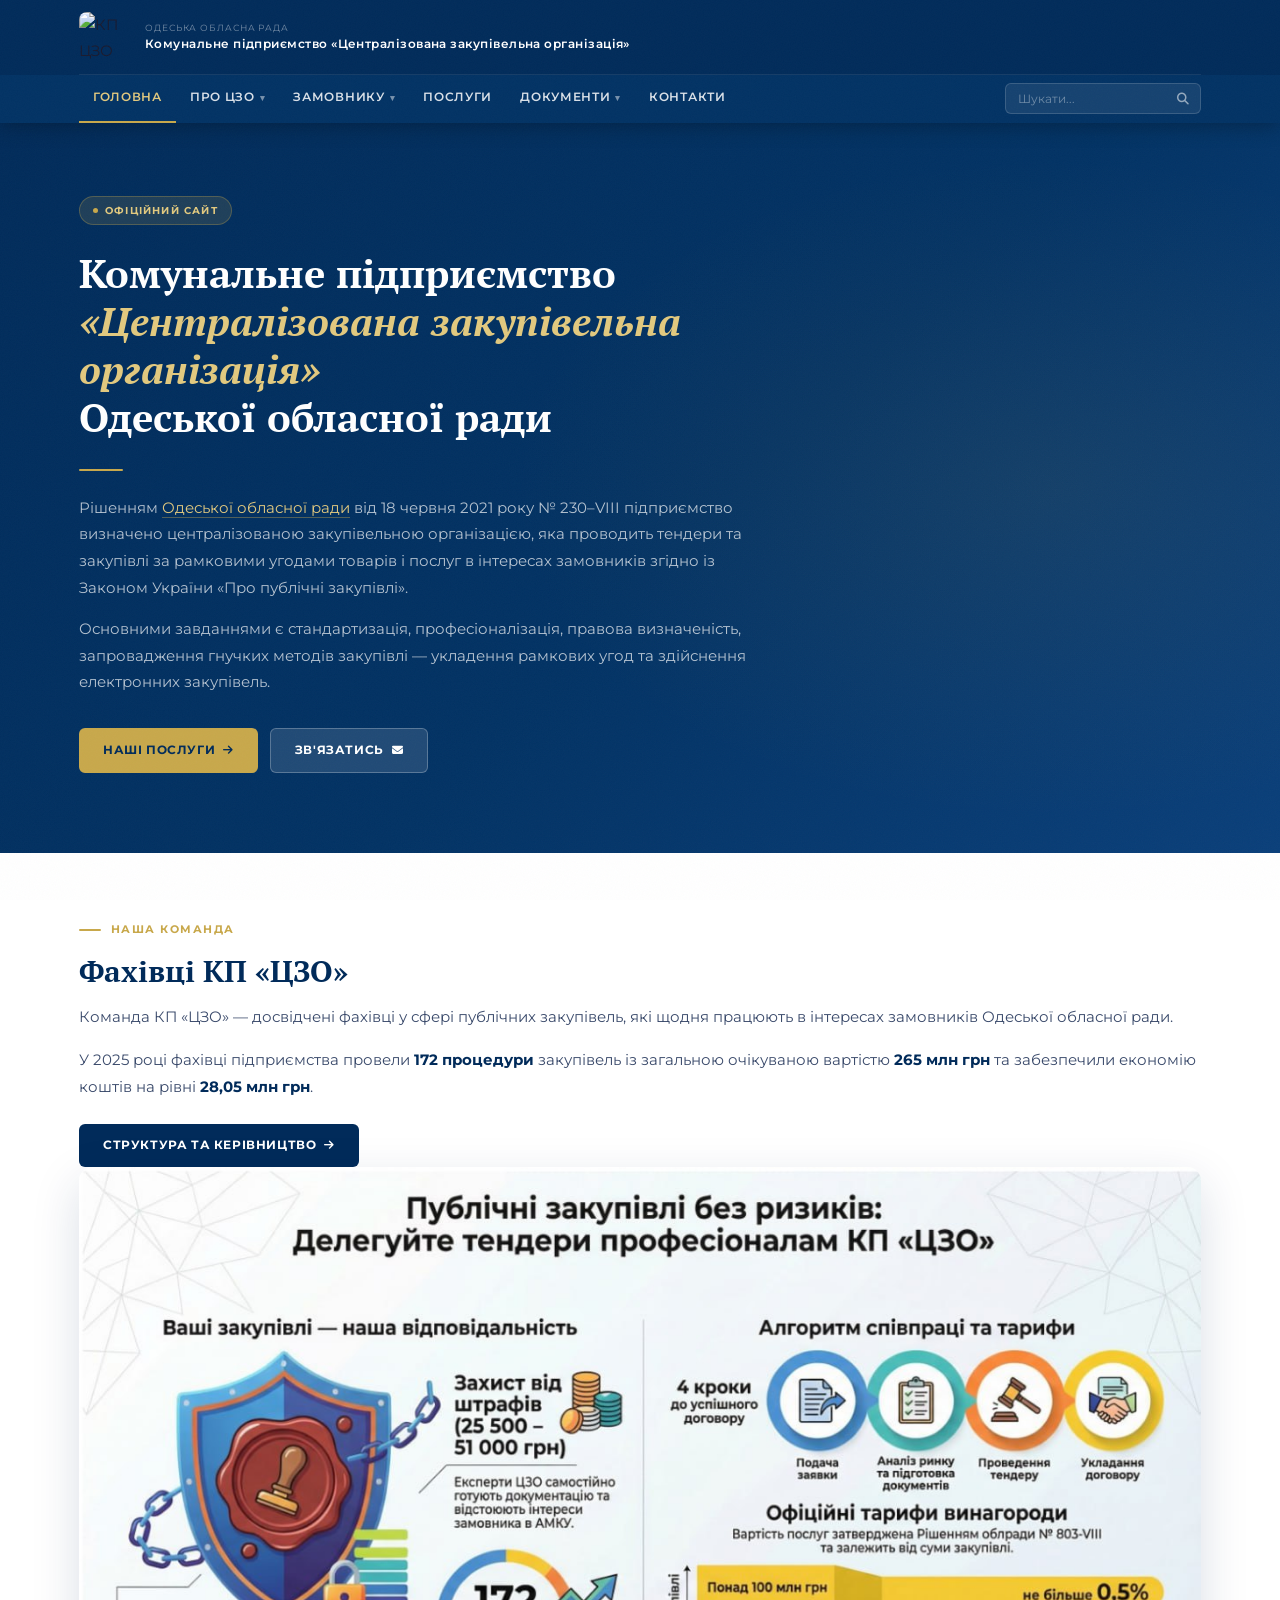
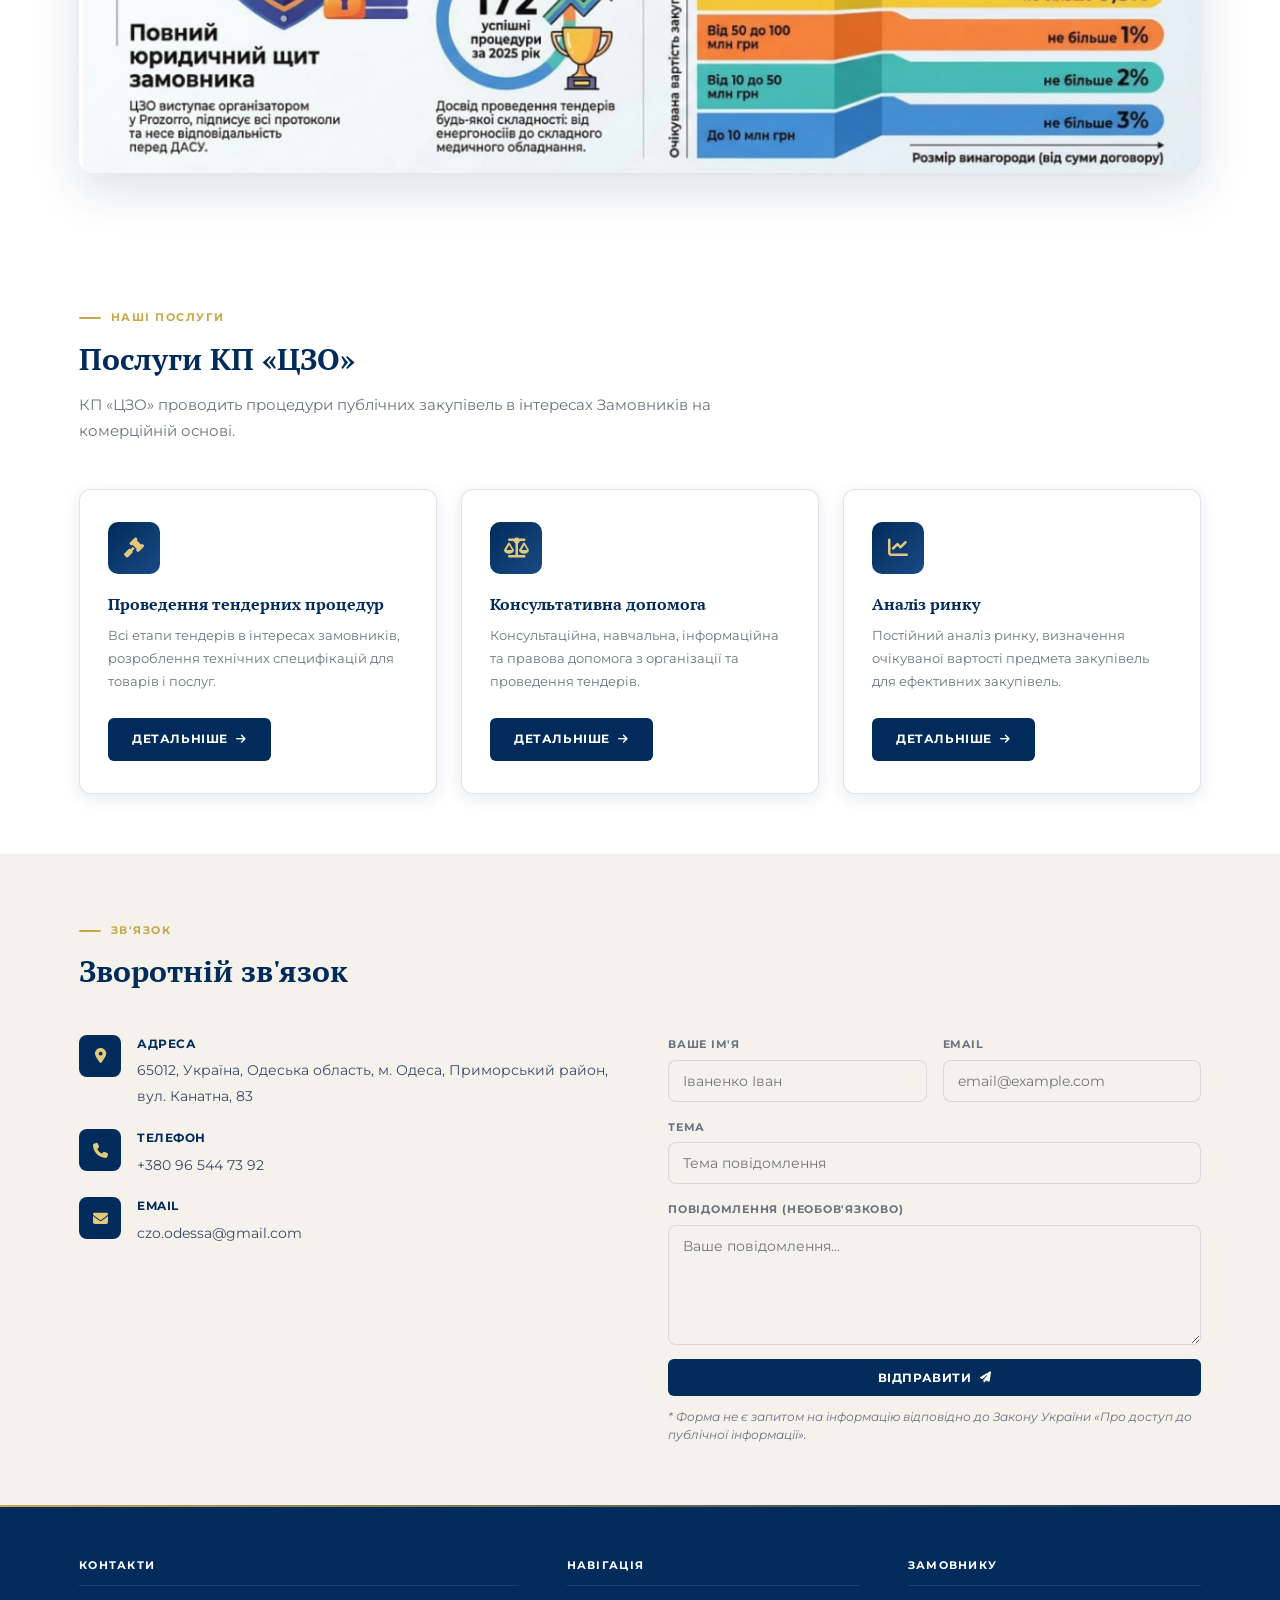
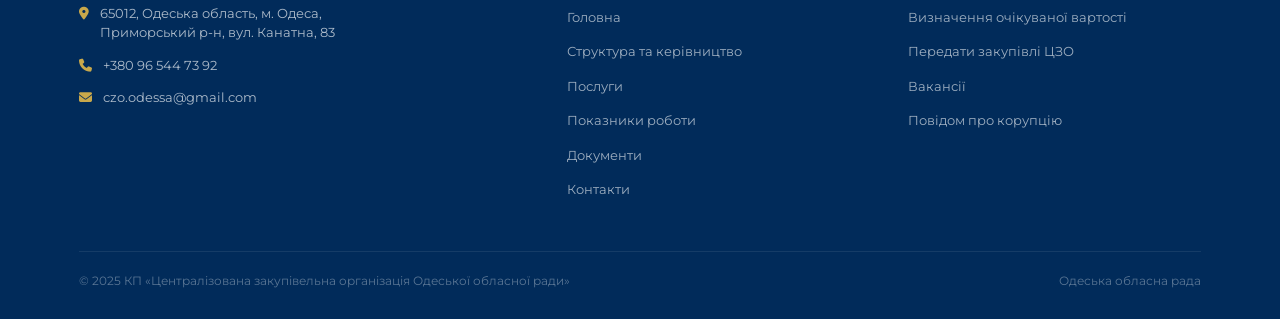
==== index.html @ 3cf90560 "Add files via upload" ====
<!DOCTYPE html>
<html lang="uk">
<head>
  <meta charset="UTF-8">
  <meta name="viewport" content="width=device-width, initial-scale=1">
  <title>Головна — КП «ЦЗО»</title>
  <link rel="preconnect" href="https://fonts.googleapis.com">
  <link rel="preconnect" href="https://fonts.gstatic.com" crossorigin>
  <link href="https://fonts.googleapis.com/css2?family=Montserrat:wght@400;500;600;700;800&family=PT+Serif:ital,wght@0,400;0,700;1,400&display=swap" rel="stylesheet">
  <link rel="stylesheet" href="https://cdnjs.cloudflare.com/ajax/libs/font-awesome/6.4.0/css/all.min.css">
  <link rel="stylesheet" href="css/style.css">
</head>
<body>

<header class="site-header">
  <div class="container">
    <div class="header-brand">
      <img src="https://czo.od.gov.ua/wp-content/uploads/2021/10/cropped-123.png" alt="КП ЦЗО" class="header-logo">
      <div class="header-title">
        <small>Одеська обласна рада</small>
        Комунальне підприємство «Централізована закупівельна організація»
      </div>
    </div>
  </div>
  <div class="header-nav-wrap">
    <div class="container" style="display:flex;align-items:center;justify-content:space-between;gap:12px;width:100%">
      <ul class="nav-menu" id="mainNav">
        <li class="active" ><a href="index.html">Головна</a></li>
        <li >
          <a href="#">Про ЦЗО <span class="nav-caret">▾</span></a>
          <ul class="sub-menu">
            <li><a href="структура-та-керівництво.html">Структура та керівництво</a></li>
<li><a href="показники-роботи.html">Показники роботи</a></li>
<li><a href="вакансії.html">Вакансії</a></li>
<li><a href="повідом-про-корупцію.html">Повідом про корупцію</a></li>
          </ul>
        </li>
        <li >
          <a href="#">Замовнику <span class="nav-caret">▾</span></a>
          <ul class="sub-menu">
            <li><a href="визначення-очікуваної-вартості.html">Визначення очікуваної вартості</a></li>
<li><a href="передати-закупівлі-цзо.html">Передати закупівлі ЦЗО</a></li>
          </ul>
        </li>
        <li ><a href="послуги-кп-цзо.html">Послуги</a></li>
        <li >
          <a href="#">Документи <span class="nav-caret">▾</span></a>
          <ul class="sub-menu">
            <li><a href="documents.html">Звіти та документи</a></li>
          </ul>
        </li>
        <li ><a href="контакти.html">Контакти</a></li>
      </ul>
      <div style="display:flex;align-items:center;gap:8px">
        <form class="nav-search">
          <input type="search" placeholder="Шукати...">
          <button type="submit"><i class="fas fa-search"></i></button>
        </form>
        <button class="burger" id="burgerBtn" onclick="toggleMobile()">
          <i class="fas fa-bars" id="burgerIcon"></i>
        </button>
      </div>
    </div>
  </div>
  <nav class="mobile-nav" id="mobileNav">
    <ul>
      <li><a href="index.html">Головна</a></li>
      <li><a href="структура-та-керівництво.html">— Структура та керівництво</a></li>
      <li><a href="показники-роботи.html">— Показники роботи</a></li>
      <li><a href="вакансії.html">— Вакансії</a></li>
      <li><a href="повідом-про-корупцію.html">— Повідом про корупцію</a></li>
      <li><a href="визначення-очікуваної-вартості.html">— Визначення очікуваної вартості</a></li>
      <li><a href="передати-закупівлі-цзо.html">— Передати закупівлі ЦЗО</a></li>
      <li><a href="послуги-кп-цзо.html">Послуги</a></li>
      <li><a href="documents.html">Документи</a></li>
      <li><a href="контакти.html">Контакти</a></li>
    </ul>
  </nav>
</header>

<section style="background:linear-gradient(135deg,var(--navy) 0%,var(--navy-mid) 55%,#0a3f7a 100%);padding:72px 0 80px;position:relative;overflow:hidden">
    <div style="position:absolute;inset:0;background:radial-gradient(ellipse 65% 70% at 82% 50%,rgba(200,168,75,.08) 0%,transparent 65%)"></div>
    <div class="container" style="position:relative;z-index:1">
      <div class="badge" style="display:inline-flex;align-items:center;gap:7px;background:rgba(200,168,75,.15);border:1px solid rgba(200,168,75,.3);color:var(--gold-light);font-size:10px;font-weight:700;letter-spacing:.12em;text-transform:uppercase;padding:5px 13px;border-radius:100px;margin-bottom:24px">
        <span style="width:5px;height:5px;border-radius:50%;background:var(--gold);display:inline-block"></span>
        Офіційний сайт
      </div>
      <h1 style="font-family:'PT Serif',serif;font-size:clamp(22px,4vw,40px);font-weight:700;color:white;line-height:1.2;max-width:740px;margin-bottom:28px">
        Комунальне підприємство<br>
        <em style="font-style:italic;color:var(--gold-light)">«Централізована закупівельна організація»</em><br>
        Одеської обласної ради
      </h1>
      <div style="width:44px;height:2px;background:var(--gold);border-radius:2px;margin-bottom:24px"></div>
      <p style="color:rgba(255,255,255,.7);font-size:14.5px;line-height:1.85;max-width:680px;margin-bottom:14px">
        Рішенням <a href="https://oblrada.odessa.gov.ua/" target="_blank" style="color:var(--gold-light);border-bottom:1px solid rgba(200,168,75,.4)">Одеської обласної ради</a> від 18 червня 2021 року № 230–VIII підприємство визначено централізованою закупівельною організацією, яка проводить тендери та закупівлі за рамковими угодами товарів і послуг в інтересах замовників згідно із Законом України «Про публічні закупівлі».
      </p>
      <p style="color:rgba(255,255,255,.7);font-size:14.5px;line-height:1.85;max-width:680px;margin-bottom:32px">
        Основними завданнями є стандартизація, професіоналізація, правова визначеність, запровадження гнучких методів закупівлі — укладення рамкових угод та здійснення електронних закупівель.
      </p>
      <div style="display:flex;gap:12px;flex-wrap:wrap">
        <a href="послуги-кп-цзо.html" class="btn btn-gold">Наші послуги <i class="fas fa-arrow-right"></i></a>
        <a href="контакти.html" class="btn" style="background:rgba(255,255,255,.12);color:white;border:1px solid rgba(255,255,255,.25)">Зв'язатись <i class="fas fa-envelope"></i></a>
      </div>
    </div>
  </section>
<!-- ── КОМАНДА ── -->
<section class="section section-white">
  <div class="container">
    <div style="display:flex;flex-direction:column;align-items:center">
      <div class="fade-up">
        <div class="section-label">Наша команда</div>
        <h2 class="section-title">Фахівці КП «ЦЗО»</h2>
        <p style="font-size:14.5px;color:var(--text-mid);line-height:1.85;margin-bottom:16px">
          Команда КП «ЦЗО» — досвідчені фахівці у сфері публічних закупівель, які щодня працюють в інтересах замовників Одеської обласної ради.
        </p>
        <p style="font-size:14.5px;color:var(--text-mid);line-height:1.85;margin-bottom:24px">
          У 2025 році фахівці підприємства провели <strong style="color:var(--navy)">172 процедури</strong> закупівель із загальною очікуваною вартістю <strong style="color:var(--navy)">265 млн грн</strong> та забезпечили економію коштів на рівні <strong style="color:var(--navy)">28,05 млн грн</strong>.
        </p>
        <a href="структура-та-керівництво.html" class="btn btn-primary">Структура та керівництво <i class="fas fa-arrow-right"></i></a>
      </div>
      <div class="fade-up">
        <img src="photo_team.jpg" alt="Команда КП ЦЗО" style="width:100%;border-radius:14px;box-shadow:var(--shadow-lg)">
      </div>
    </div>
  </div>
</section>
  <section class="section section-white">
    <div class="container">
      <div class="section-head">
        <div class="section-label">Наші послуги</div>
        <h2 class="section-title">Послуги КП «ЦЗО»</h2>
        <p class="section-lead">КП «ЦЗО» проводить процедури публічних закупівель в інтересах Замовників на комерційній основі.</p>
      </div>
      <div class="cards-grid">
        <div class="card fade-up">
          <div class="card-icon"><i class="fas fa-gavel"></i></div>
          <h3>Проведення тендерних процедур</h3>
          <p>Всі етапи тендерів в інтересах замовників, розроблення технічних специфікацій для товарів і послуг.</p>
          <br><a href="передати-закупівлі-цзо.html" class="btn btn-primary">Детальніше <i class="fas fa-arrow-right"></i></a>
        </div>
        <div class="card fade-up">
          <div class="card-icon"><i class="fas fa-balance-scale"></i></div>
          <h3>Консультативна допомога</h3>
          <p>Консультаційна, навчальна, інформаційна та правова допомога з організації та проведення тендерів.</p>
          <br><a href="послуги-кп-цзо.html" class="btn btn-primary">Детальніше <i class="fas fa-arrow-right"></i></a>
        </div>
        <div class="card fade-up">
          <div class="card-icon"><i class="fas fa-chart-line"></i></div>
          <h3>Аналіз ринку</h3>
          <p>Постійний аналіз ринку, визначення очікуваної вартості предмета закупівель для ефективних закупівель.</p>
          <br><a href="визначення-очікуваної-вартості.html" class="btn btn-primary">Детальніше <i class="fas fa-arrow-right"></i></a>
        </div>
      </div>
    </div>
  </section>

  <section class="section" id="home-contact">
    <div class="container">
      <div class="section-head">
        <div class="section-label">Зв'язок</div>
        <h2 class="section-title">Зворотній зв'язок</h2>
      </div>
      <div class="two-col">
        <div>
          <div class="contact-item fade-up">
            <div class="contact-icon"><i class="fas fa-map-marker-alt"></i></div>
            <div class="contact-detail">
              <strong>Адреса</strong>
              <span>65012, Україна, Одеська область, м. Одеса, Приморський район, вул. Канатна, 83</span>
            </div>
          </div>
          <div class="contact-item fade-up">
            <div class="contact-icon"><i class="fas fa-phone"></i></div>
            <div class="contact-detail">
              <strong>Телефон</strong>
              <a href="tel:+380965447392">+380 96 544 73 92</a>
            </div>
          </div>
          <div class="contact-item fade-up">
            <div class="contact-icon"><i class="fas fa-envelope"></i></div>
            <div class="contact-detail">
              <strong>Email</strong>
              <span>czo.odessa@gmail.com</span>
            </div>
          </div>
        </div>
        <div class="fade-up">
          <form onsubmit="return false">
            <div class="form-grid">
              <div class="form-group"><label>Ваше ім'я</label><input type="text" placeholder="Іваненко Іван"></div>
              <div class="form-group"><label>Email</label><input type="email" placeholder="email@example.com"></div>
              <div class="form-group full"><label>Тема</label><input type="text" placeholder="Тема повідомлення"></div>
              <div class="form-group full"><label>Повідомлення (необов'язково)</label><textarea placeholder="Ваше повідомлення..."></textarea></div>
            </div>
            <button type="submit" class="btn btn-primary" style="margin-top:14px;width:100%;justify-content:center">Відправити <i class="fas fa-paper-plane"></i></button>
            <p class="form-note">* Форма не є запитом на інформацію відповідно до Закону України «Про доступ до публічної інформації».</p>
          </form>
        </div>
      </div>
    </div>
  </section>

<footer class="site-footer">
  <div class="container">
    <div class="footer-grid">
      <div class="footer-col">
        <h4>Контакти</h4>
        <div class="footer-contact"><i class="fas fa-map-marker-alt"></i><span>65012, Одеська область, м. Одеса,<br>Приморський р-н, вул. Канатна, 83</span></div>
        <div class="footer-contact"><i class="fas fa-phone"></i><a href="tel:+380965447392">+380 96 544 73 92</a></div>
        <div class="footer-contact"><i class="fas fa-envelope"></i><span>czo.odessa@gmail.com</span></div>
      </div>
      <div class="footer-col">
        <h4>Навігація</h4>
        <ul>
          <li><a href="index.html">Головна</a></li>
          <li><a href="структура-та-керівництво.html">Структура та керівництво</a></li>
          <li><a href="послуги-кп-цзо.html">Послуги</a></li>
          <li><a href="показники-роботи.html">Показники роботи</a></li>
          <li><a href="documents.html">Документи</a></li>
          <li><a href="контакти.html">Контакти</a></li>
        </ul>
      </div>
      <div class="footer-col">
        <h4>Замовнику</h4>
        <ul>
          <li><a href="визначення-очікуваної-вартості.html">Визначення очікуваної вартості</a></li>
          <li><a href="передати-закупівлі-цзо.html">Передати закупівлі ЦЗО</a></li>
          <li><a href="вакансії.html">Вакансії</a></li>
          <li><a href="повідом-про-корупцію.html">Повідом про корупцію</a></li>
        </ul>
      </div>
    </div>
    <div class="footer-bottom">
      <p>© 2025 КП «Централізована закупівельна організація Одеської обласної ради»</p>
      <p><a href="https://oblrada.odessa.gov.ua/" target="_blank" style="color:rgba(255,255,255,.35);transition:color .2s" onmouseover="this.style.color='#E2C97E'" onmouseout="this.style.color='rgba(255,255,255,.35)'">Одеська обласна рада</a></p>
    </div>
  </div>
</footer>

<script src="js/main.js"></script>
</body>
</html>
---- css/style.css ----
/* ═══════════════════════════════════════
       DESIGN SYSTEM
    ═══════════════════════════════════════ */
    :root {
      --navy:       #012B5A;
      --navy-mid:   #023264;
      --navy-light: #1a4a85;
      --gold:       #C8A84B;
      --gold-light: #E2C97E;
      --cream:      #F5F2EC;
      --white:      #ffffff;
      --text:       #1a1a2e;
      --text-mid:   #3a4a6b;
      --muted:      #6b7280;
      --border:     rgba(1,43,90,0.12);
      --shadow:     0 4px 16px rgba(1,43,90,0.10);
      --shadow-lg:  0 16px 48px rgba(1,43,90,0.15);
    }

    *, *::before, *::after { box-sizing: border-box; margin: 0; padding: 0; }
    html { scroll-behavior: smooth; }

    body {
      font-family: 'Montserrat', sans-serif;
      font-size: 15px;
      line-height: 1.7;
      color: var(--text);
      background: var(--cream);
      overflow-x: hidden;
    }

    /* noise texture */
    body::after {
      content: '';
      position: fixed;
      inset: 0;
      background-image: url("data:image/svg+xml,%3Csvg xmlns='http://www.w3.org/2000/svg' width='200' height='200'%3E%3Cfilter id='n'%3E%3CfeTurbulence type='fractalNoise' baseFrequency='0.85' numOctaves='4' stitchTiles='stitch'/%3E%3C/filter%3E%3Crect width='200' height='200' filter='url(%23n)' opacity='0.03'/%3E%3C/svg%3E");
      pointer-events: none;
      z-index: 9999;
    }

    a { color: inherit; text-decoration: none; transition: color .2s; }
    img { max-width: 100%; border-radius: 4px; }

    .container {
      max-width: 1170px;
      margin: 0 auto;
      padding: 0 24px;
    }

    /* ═══════════════════════════════════════
       HEADER
    ═══════════════════════════════════════ */
    .site-header {
      position: sticky;
      top: 0;
      z-index: 200;
      background: var(--navy);
      box-shadow: 0 2px 20px rgba(0,0,0,.3);
    }

    .header-brand {
      display: flex;
      align-items: center;
      gap: 16px;
      padding: 12px 0;
      border-bottom: 1px solid rgba(255,255,255,.08);
    }

    .header-logo {
      width: 50px; height: 50px;
      border-radius: 8px;
      object-fit: contain;
      flex-shrink: 0;
    }

    .header-title {
      color: white;
      font-size: 11.5px;
      font-weight: 600;
      letter-spacing: .04em;
      line-height: 1.45;
    }

    .header-title small {
      display: block;
      font-size: 9px;
      font-weight: 400;
      color: rgba(255,255,255,.45);
      letter-spacing: .1em;
      text-transform: uppercase;
      margin-bottom: 2px;
    }

    /* ── NAV ── */
    .header-nav-wrap {
      display: flex;
      align-items: center;
      justify-content: space-between;
      gap: 12px;
      background: var(--navy-mid);
      padding: 0;
    }

    .nav-menu {
      display: flex;
      list-style: none;
      gap: 0;
      flex-wrap: wrap;
    }

    .nav-menu > li { position: relative; }

    .nav-menu > li > a {
      display: flex;
      align-items: center;
      gap: 5px;
      padding: 13px 14px;
      color: rgba(255,255,255,.85);
      font-size: 11.5px;
      font-weight: 600;
      letter-spacing: .06em;
      text-transform: uppercase;
      border-bottom: 2px solid transparent;
      white-space: nowrap;
      transition: color .2s, border-color .2s;
    }

    .nav-menu > li > a:hover,
    .nav-menu > li.active > a {
      color: var(--gold-light);
      border-bottom-color: var(--gold);
    }

    .nav-caret { font-size: 9px; opacity: .55; }

    .sub-menu {
      display: none;
      position: absolute;
      top: 100%; left: 0;
      background: var(--navy);
      border-top: 2px solid var(--gold);
      border-radius: 0 0 8px 8px;
      min-width: 230px;
      list-style: none;
      box-shadow: var(--shadow-lg);
      z-index: 300;
    }

    .nav-menu > li:hover .sub-menu { display: block; }

    .sub-menu li a {
      display: block;
      padding: 11px 20px;
      color: rgba(255,255,255,.78);
      font-size: 12px;
      font-weight: 500;
      border-bottom: 1px solid rgba(255,255,255,.06);
      transition: all .2s;
    }

    .sub-menu li a:hover {
      color: var(--gold-light);
      background: rgba(255,255,255,.04);
      padding-left: 26px;
    }

    /* search */
    .nav-search {
      display: flex;
      align-items: center;
      background: rgba(255,255,255,.08);
      border: 1px solid rgba(255,255,255,.15);
      border-radius: 6px;
      overflow: hidden;
      flex-shrink: 0;
      margin: 8px 0;
    }

    .nav-search input {
      background: none; border: none; outline: none;
      padding: 7px 12px;
      color: white; font-size: 12px;
      font-family: 'Montserrat', sans-serif;
      width: 160px;
    }

    .nav-search input::placeholder { color: rgba(255,255,255,.38); }

    .nav-search button {
      background: none; border: none;
      padding: 7px 11px;
      color: rgba(255,255,255,.55);
      cursor: pointer; font-size: 12px;
      transition: color .2s;
    }

    .nav-search button:hover { color: var(--gold-light); }

    /* ── BURGER ── */
    .burger {
      display: none;
      background: none;
      border: 1px solid rgba(255,255,255,.3);
      border-radius: 6px;
      padding: 8px 10px;
      cursor: pointer;
      color: white;
      font-size: 16px;
      flex-shrink: 0;
      margin: 8px 0;
    }

    /* ── MOBILE NAV ── */
    .mobile-nav {
      display: none;
      background: var(--navy-mid);
      border-top: 1px solid rgba(255,255,255,.08);
      padding: 8px 0 16px;
    }

    .mobile-nav.open { display: block; }

    .mobile-nav ul { list-style: none; }

    .mobile-nav ul li a {
      display: block;
      padding: 10px 24px;
      color: rgba(255,255,255,.82);
      font-size: 13px;
      font-weight: 600;
      border-bottom: 1px solid rgba(255,255,255,.05);
    }

    .mobile-nav ul li ul li a {
      padding-left: 40px;
      font-weight: 400;
      font-size: 12.5px;
      color: rgba(255,255,255,.65);
    }

    /* ═══════════════════════════════════════
       PAGE SYSTEM (SPA)
    ═══════════════════════════════════════ */
    

    /* ═══════════════════════════════════════
       PAGE HERO BANNER
    ═══════════════════════════════════════ */
    .page-hero {
      background: linear-gradient(135deg, var(--navy) 0%, var(--navy-mid) 60%, #0a3f7a 100%);
      padding: 56px 0 48px;
      position: relative;
      overflow: hidden;
    }

    .page-hero::before {
      content: '';
      position: absolute;
      inset: 0;
      background: radial-gradient(ellipse 60% 80% at 85% 50%, rgba(200,168,75,.07) 0%, transparent 65%);
    }

    .page-hero-inner { position: relative; z-index: 1; }

    .page-hero .badge {
      display: inline-flex;
      align-items: center;
      gap: 7px;
      background: rgba(200,168,75,.15);
      border: 1px solid rgba(200,168,75,.3);
      color: var(--gold-light);
      font-size: 10px;
      font-weight: 700;
      letter-spacing: .12em;
      text-transform: uppercase;
      padding: 5px 13px;
      border-radius: 100px;
      margin-bottom: 20px;
    }

    .page-hero .badge::before {
      content: '';
      width: 5px; height: 5px;
      border-radius: 50%;
      background: var(--gold);
    }

    .page-hero h1 {
      font-family: 'PT Serif', serif;
      font-size: clamp(22px, 4vw, 38px);
      font-weight: 700;
      color: white;
      line-height: 1.2;
      max-width: 700px;
    }

    .page-hero p {
      color: rgba(255,255,255,.68);
      font-size: 14px;
      line-height: 1.8;
      max-width: 620px;
      margin-top: 16px;
    }

    .hero-divider {
      width: 44px; height: 2px;
      background: var(--gold);
      border-radius: 2px;
      margin: 24px 0 0;
    }

    /* ═══════════════════════════════════════
       CONTENT SECTIONS
    ═══════════════════════════════════════ */
    .section { padding: 60px 0; }
    .section-white { background: white; }

    .section-label {
      display: inline-flex;
      align-items: center;
      gap: 10px;
      font-size: 10.5px;
      font-weight: 700;
      letter-spacing: .14em;
      text-transform: uppercase;
      color: var(--gold);
      margin-bottom: 14px;
    }

    .section-label::before {
      content: '';
      width: 22px; height: 2px;
      background: var(--gold);
      border-radius: 2px;
    }

    .section-title {
      font-family: 'PT Serif', serif;
      font-size: clamp(20px, 3vw, 30px);
      font-weight: 700;
      color: var(--navy);
      line-height: 1.25;
      margin-bottom: 14px;
    }

    .section-lead {
      font-size: 14.5px;
      color: var(--muted);
      line-height: 1.8;
      max-width: 680px;
    }

    .section-head { margin-bottom: 44px; }

    /* ── PROSE TEXT ── */
    .prose p {
      font-size: 14.5px;
      color: var(--text-mid);
      line-height: 1.85;
      margin-bottom: 16px;
    }

    .prose a {
      color: var(--navy);
      font-weight: 600;
      border-bottom: 1px solid var(--gold);
      transition: border-color .2s;
    }

    .prose a:hover { border-color: var(--navy); }

    .prose strong { color: var(--navy); font-weight: 700; }

    .prose h3 {
      font-family: 'PT Serif', serif;
      font-size: 20px;
      color: var(--navy);
      margin: 32px 0 12px;
    }

    .prose h4 {
      font-size: 15px;
      font-weight: 700;
      color: var(--navy);
      margin: 24px 0 8px;
    }

    .prose ul, .prose ol {
      padding-left: 20px;
      margin-bottom: 16px;
    }

    .prose li {
      font-size: 14px;
      color: var(--text-mid);
      line-height: 1.8;
      margin-bottom: 6px;
    }

    /* ── CARDS ── */
    .cards-grid {
      display: grid;
      grid-template-columns: repeat(auto-fit, minmax(270px, 1fr));
      gap: 24px;
    }

    .card {
      background: white;
      border: 1px solid var(--border);
      border-radius: 12px;
      padding: 32px 28px;
      position: relative;
      overflow: hidden;
      transition: transform .3s, box-shadow .3s;
      box-shadow: var(--shadow);
    }

    .card::before {
      content: '';
      position: absolute;
      top: 0; left: 0; right: 0;
      height: 3px;
      background: linear-gradient(90deg, var(--navy), var(--gold));
      transform: scaleX(0);
      transform-origin: left;
      transition: transform .3s;
    }

    .card:hover { transform: translateY(-4px); box-shadow: var(--shadow-lg); }
    .card:hover::before { transform: scaleX(1); }

    .card-icon {
      width: 52px; height: 52px;
      background: linear-gradient(135deg, var(--navy), var(--navy-light));
      border-radius: 10px;
      display: flex;
      align-items: center;
      justify-content: center;
      color: var(--gold-light);
      font-size: 20px;
      margin-bottom: 20px;
    }

    .card h3 {
      font-family: 'PT Serif', serif;
      font-size: 16px;
      font-weight: 700;
      color: var(--navy);
      margin-bottom: 10px;
      line-height: 1.3;
    }

    .card p {
      font-size: 13px;
      color: var(--muted);
      line-height: 1.75;
    }

    /* ── STEPS ── */
    .steps { display: flex; flex-direction: column; gap: 20px; }

    .step {
      display: flex;
      gap: 20px;
      align-items: flex-start;
      background: white;
      border-radius: 12px;
      padding: 24px 28px;
      box-shadow: var(--shadow);
      border: 1px solid var(--border);
    }

    .step-num {
      width: 40px; height: 40px;
      background: var(--navy);
      border-radius: 50%;
      display: flex;
      align-items: center;
      justify-content: center;
      color: var(--gold-light);
      font-size: 14px;
      font-weight: 700;
      flex-shrink: 0;
    }

    .step-body h4 {
      font-size: 14px;
      font-weight: 700;
      color: var(--navy);
      margin-bottom: 6px;
    }

    .step-body p {
      font-size: 13.5px;
      color: var(--text-mid);
      line-height: 1.75;
    }

    /* ── BTN ── */
    .btn {
      display: inline-flex;
      align-items: center;
      gap: 8px;
      padding: 11px 24px;
      border-radius: 6px;
      font-size: 12px;
      font-weight: 700;
      letter-spacing: .05em;
      text-transform: uppercase;
      cursor: pointer;
      border: none;
      transition: all .2s;
      font-family: 'Montserrat', sans-serif;
    }

    .btn-primary {
      background: var(--navy);
      color: white;
    }

    .btn-primary:hover {
      background: var(--navy-light);
      transform: translateX(2px);
      color: white;
    }

    .btn-gold {
      background: var(--gold);
      color: var(--navy);
    }

    .btn-gold:hover { background: var(--gold-light); }

    .btn i { font-size: 11px; transition: transform .2s; }
    .btn:hover i { transform: translateX(3px); }

    /* ── TWO COL LAYOUT ── */
    .two-col {
      display: grid;
      grid-template-columns: 1fr 1fr;
      gap: 56px;
      align-items: start;
    }

    .two-col-wide {
      display: grid;
      grid-template-columns: 1.4fr 1fr;
      gap: 56px;
      align-items: start;
    }

    /* ── INFO BOX ── */
    .info-box {
      background: var(--cream);
      border-left: 3px solid var(--gold);
      border-radius: 0 8px 8px 0;
      padding: 20px 24px;
      margin-bottom: 16px;
    }

    .info-box strong {
      display: block;
      font-size: 13px;
      font-weight: 700;
      color: var(--navy);
      margin-bottom: 4px;
    }

    .info-box p, .info-box span {
      font-size: 13.5px;
      color: var(--text-mid);
      line-height: 1.6;
    }

    /* ── CONTACT ITEMS ── */
    .contact-item {
      display: flex;
      align-items: flex-start;
      gap: 16px;
      margin-bottom: 20px;
    }

    .contact-icon {
      width: 42px; height: 42px;
      background: var(--navy);
      border-radius: 8px;
      display: flex;
      align-items: center;
      justify-content: center;
      color: var(--gold-light);
      font-size: 15px;
      flex-shrink: 0;
    }

    .contact-detail strong {
      display: block;
      font-size: 11.5px;
      font-weight: 700;
      letter-spacing: .05em;
      text-transform: uppercase;
      color: var(--navy);
      margin-bottom: 3px;
    }

    .contact-detail span, .contact-detail a {
      font-size: 14px;
      color: var(--text-mid);
    }

    .contact-detail a:hover { color: var(--navy); }

    /* ── FORM ── */
    .form-grid {
      display: grid;
      grid-template-columns: 1fr 1fr;
      gap: 16px;
    }

    .form-grid .full { grid-column: 1/-1; }

    .form-group { display: flex; flex-direction: column; gap: 6px; }

    .form-group label {
      font-size: 11px;
      font-weight: 700;
      letter-spacing: .07em;
      text-transform: uppercase;
      color: var(--muted);
    }

    .form-group input,
    .form-group textarea,
    .form-group select {
      background: var(--cream);
      border: 1.5px solid var(--border);
      border-radius: 8px;
      padding: 11px 14px;
      font-size: 14px;
      font-family: 'Montserrat', sans-serif;
      color: var(--text);
      outline: none;
      transition: border-color .2s, box-shadow .2s;
      resize: vertical;
    }

    .form-group input:focus,
    .form-group textarea:focus {
      border-color: var(--navy);
      box-shadow: 0 0 0 3px rgba(1,43,90,.08);
    }

    .form-group textarea { min-height: 120px; }

    .form-note {
      font-size: 11.5px;
      color: var(--muted);
      margin-top: 12px;
      font-style: italic;
      line-height: 1.6;
    }

    /* ── PRICE TABLE ── */
    .price-table {
      width: 100%;
      border-collapse: collapse;
      border-radius: 10px;
      overflow: hidden;
      box-shadow: var(--shadow);
    }

    .price-table th {
      background: var(--navy);
      color: white;
      padding: 14px 18px;
      font-size: 12px;
      font-weight: 600;
      letter-spacing: .05em;
      text-align: left;
    }

    .price-table td {
      padding: 13px 18px;
      border-bottom: 1px solid var(--border);
      font-size: 13.5px;
      color: var(--text-mid);
      background: white;
    }

    .price-table tr:hover td { background: rgba(1,43,90,.02); }

    .price-highlight {
      font-weight: 700;
      color: var(--navy);
      font-size: 15px;
    }

    /* ── DOCUMENTS LIST ── */
    .doc-list { list-style: none; display: flex; flex-direction: column; gap: 12px; }

    .doc-item {
      display: flex;
      align-items: center;
      gap: 16px;
      background: white;
      border: 1px solid var(--border);
      border-radius: 10px;
      padding: 18px 22px;
      transition: all .2s;
      box-shadow: var(--shadow);
    }

    .doc-item:hover {
      border-color: rgba(1,43,90,.25);
      box-shadow: var(--shadow-lg);
      transform: translateX(4px);
    }

    .doc-icon {
      width: 44px; height: 44px;
      background: linear-gradient(135deg, #e74c3c, #c0392b);
      border-radius: 8px;
      display: flex;
      align-items: center;
      justify-content: center;
      color: white;
      font-size: 18px;
      flex-shrink: 0;
    }

    .doc-name {
      font-size: 13.5px;
      font-weight: 600;
      color: var(--navy);
      line-height: 1.4;
    }

    .doc-sub {
      font-size: 11.5px;
      color: var(--muted);
      margin-top: 2px;
    }

    /* ── ACCORDION (Q&A) ── */
    .accordion { display: flex; flex-direction: column; gap: 10px; }

    .acc-item {
      background: white;
      border: 1px solid var(--border);
      border-radius: 10px;
      overflow: hidden;
      box-shadow: var(--shadow);
    }

    .acc-trigger {
      width: 100%;
      display: flex;
      align-items: center;
      justify-content: space-between;
      gap: 12px;
      padding: 18px 22px;
      background: none;
      border: none;
      cursor: pointer;
      text-align: left;
      font-family: 'Montserrat', sans-serif;
      font-size: 14px;
      font-weight: 600;
      color: var(--navy);
      transition: background .2s;
    }

    .acc-trigger:hover { background: rgba(1,43,90,.02); }

    .acc-trigger .acc-icon {
      font-size: 13px;
      color: var(--gold);
      flex-shrink: 0;
      transition: transform .3s;
    }

    .acc-item.open .acc-icon { transform: rotate(180deg); }

    .acc-body {
      max-height: 0;
      overflow: hidden;
      transition: max-height .35s ease;
    }

    .acc-item.open .acc-body { max-height: 600px; }

    .acc-body-inner {
      padding: 0 22px 20px;
      font-size: 13.5px;
      color: var(--text-mid);
      line-height: 1.8;
    }

    .acc-body-inner ul {
      padding-left: 18px;
      margin-top: 8px;
    }

    .acc-body-inner li { margin-bottom: 5px; }

    /* ── MAP EMBED ── */
    .map-wrap {
      border-radius: 12px;
      overflow: hidden;
      box-shadow: var(--shadow-lg);
      border: 2px solid var(--border);
    }

    .map-wrap iframe {
      display: block;
      width: 100%;
      height: 320px;
      border: none;
    }

    /* ── VACANCY CARD ── */
    .vacancy {
      background: white;
      border: 1px solid var(--border);
      border-radius: 12px;
      overflow: hidden;
      box-shadow: var(--shadow);
    }

    .vacancy-head {
      background: var(--navy);
      padding: 28px 32px;
      display: flex;
      align-items: center;
      gap: 16px;
    }

    .vacancy-head-icon {
      width: 52px; height: 52px;
      background: rgba(200,168,75,.2);
      border-radius: 10px;
      display: flex;
      align-items: center;
      justify-content: center;
      color: var(--gold-light);
      font-size: 22px;
      flex-shrink: 0;
    }

    .vacancy-head h3 {
      font-family: 'PT Serif', serif;
      font-size: 20px;
      color: white;
    }

    .vacancy-salary {
      font-size: 13px;
      color: rgba(255,255,255,.65);
      margin-top: 4px;
    }

    .vacancy-salary strong { color: var(--gold-light); }

    .vacancy-body { padding: 32px; }

    .vacancy-cols {
      display: grid;
      grid-template-columns: 1fr 1fr;
      gap: 32px;
      margin-bottom: 28px;
    }

    .vacancy-block h4 {
      font-size: 12px;
      font-weight: 700;
      letter-spacing: .08em;
      text-transform: uppercase;
      color: var(--muted);
      margin-bottom: 12px;
      padding-bottom: 8px;
      border-bottom: 1px solid var(--border);
    }

    .vacancy-block ul {
      list-style: none;
      display: flex;
      flex-direction: column;
      gap: 7px;
    }

    .vacancy-block ul li {
      font-size: 13px;
      color: var(--text-mid);
      padding-left: 16px;
      position: relative;
      line-height: 1.5;
    }

    .vacancy-block ul li::before {
      content: '›';
      position: absolute;
      left: 0;
      color: var(--gold);
      font-weight: 700;
    }

    .vacancy-duties h4 {
      font-size: 12px;
      font-weight: 700;
      letter-spacing: .08em;
      text-transform: uppercase;
      color: var(--muted);
      margin-bottom: 12px;
      padding-bottom: 8px;
      border-bottom: 1px solid var(--border);
    }

    .vacancy-duties ul {
      list-style: none;
      display: flex;
      flex-direction: column;
      gap: 7px;
    }

    .vacancy-duties ul li {
      font-size: 13px;
      color: var(--text-mid);
      padding-left: 16px;
      position: relative;
      line-height: 1.55;
    }

    .vacancy-duties ul li::before {
      content: '›';
      position: absolute;
      left: 0;
      color: var(--gold);
      font-weight: 700;
    }

    /* ── STRUCTURE ── */
    .org-card {
      background: white;
      border: 1px solid var(--border);
      border-radius: 12px;
      padding: 28px 32px;
      display: flex;
      align-items: center;
      gap: 20px;
      box-shadow: var(--shadow);
    }

    .org-avatar {
      width: 72px; height: 72px;
      background: linear-gradient(135deg, var(--navy), var(--navy-light));
      border-radius: 50%;
      display: flex;
      align-items: center;
      justify-content: center;
      color: var(--gold-light);
      font-size: 28px;
      flex-shrink: 0;
    }

    .org-info h3 {
      font-family: 'PT Serif', serif;
      font-size: 18px;
      color: var(--navy);
      margin-bottom: 4px;
    }

    .org-info .role {
      font-size: 12px;
      font-weight: 600;
      letter-spacing: .07em;
      text-transform: uppercase;
      color: var(--gold);
    }

    /* ── FOOTER ── */
    .site-footer {
      background: var(--navy);
      color: rgba(255,255,255,.75);
      padding: 52px 0 28px;
      position: relative;
    }

    .site-footer::before {
      content: '';
      position: absolute;
      top: 0; left: 0; right: 0;
      height: 2px;
      background: linear-gradient(90deg, var(--gold), transparent);
    }

    .footer-grid {
      display: grid;
      grid-template-columns: 1.5fr 1fr 1fr;
      gap: 48px;
      margin-bottom: 40px;
    }

    .footer-col h4 {
      color: white;
      font-size: 10.5px;
      font-weight: 700;
      letter-spacing: .12em;
      text-transform: uppercase;
      margin-bottom: 18px;
      padding-bottom: 10px;
      border-bottom: 1px solid rgba(255,255,255,.1);
    }

    .footer-col ul { list-style: none; }

    .footer-col ul li { margin-bottom: 9px; }

    .footer-col ul li a {
      font-size: 13px;
      color: rgba(255,255,255,.62);
      transition: color .2s;
    }

    .footer-col ul li a:hover { color: var(--gold-light); }

    .footer-contact { display: flex; align-items: flex-start; gap: 11px; margin-bottom: 13px; }

    .footer-contact i { color: var(--gold); font-size: 13px; margin-top: 3px; flex-shrink: 0; }

    .footer-contact span, .footer-contact a {
      font-size: 13px;
      color: rgba(255,255,255,.68);
      line-height: 1.5;
    }

    .footer-contact a:hover { color: var(--gold-light); }

    .footer-bottom {
      border-top: 1px solid rgba(255,255,255,.08);
      padding-top: 20px;
      display: flex;
      align-items: center;
      justify-content: space-between;
      gap: 12px;
      flex-wrap: wrap;
    }

    .footer-bottom p { font-size: 11.5px; color: rgba(255,255,255,.35); }

    /* ── FADE UP ── */
    .fade-up {
      opacity: 0;
      transform: translateY(24px);
      transition: opacity .6s ease, transform .6s ease;
    }

    .fade-up.visible { opacity: 1; transform: none; }

    /* ═══════════════════════════════════════
       RESPONSIVE
    ═══════════════════════════════════════ */
    @media (max-width: 900px) {
      .two-col, .two-col-wide { grid-template-columns: 1fr; gap: 32px; }
      .footer-grid { grid-template-columns: 1fr 1fr; gap: 32px; }
      .vacancy-cols { grid-template-columns: 1fr; gap: 20px; }
    }

    @media (max-width: 700px) {
      .nav-menu { display: none; }
      .nav-search { display: none; }
      .burger { display: flex; }
      .header-nav-wrap { justify-content: flex-end; padding: 0 0; }
      .header-brand { padding: 10px 0; }
      .header-title { font-size: 10px; }
      .header-logo { width: 40px; height: 40px; }

      .cards-grid { grid-template-columns: 1fr; }
      .form-grid { grid-template-columns: 1fr; }
      .footer-grid { grid-template-columns: 1fr; gap: 24px; }
      .section { padding: 40px 0; }
      .page-hero { padding: 40px 0 32px; }
    }

    @media (max-width: 480px) {
      .container { padding: 0 16px; }
      .page-hero h1 { font-size: 20px; }
    }


    .doc-item { align-items: center; flex-wrap: wrap; gap: 12px; }
    .doc-btns { display: flex; gap: 8px; flex-shrink: 0; flex-wrap: wrap; }
    .doc-btn {
      display: inline-flex; align-items: center; gap: 6px;
      padding: 8px 14px; border-radius: 6px; border: none;
      font-size: 12px; font-weight: 600; font-family: 'Montserrat', sans-serif;
      cursor: pointer; transition: all .2s; white-space: nowrap; text-decoration: none;
    }
    .doc-btn-view { background: rgba(1,43,90,.08); color: var(--navy); border: 1.5px solid var(--border); }
    .doc-btn-view:hover { background: var(--navy); color: white; border-color: var(--navy); }
    .doc-btn-dl { background: var(--navy); color: white; }
    .doc-btn-dl:hover { background: var(--navy-light); color: white; }
    @media (max-width: 600px) {
      .doc-btns { width: 100%; }
      .doc-btn { flex: 1; justify-content: center; }
    }

    /* scrollbar */
    ::-webkit-scrollbar { width: 5px; }
    ::-webkit-scrollbar-track { background: var(--cream); }
    ::-webkit-scrollbar-thumb { background: var(--navy-mid); border-radius: 3px; }
    ::selection { background: var(--navy); color: white; }
  
/* ── STATS PAGE ── */
.stats-grid { display: grid; grid-template-columns: repeat(auto-fit, minmax(220px, 1fr)); gap: 20px; }
.stat-card { background: white; border: 1px solid var(--border); border-radius: 14px; padding: 28px 24px; box-shadow: var(--shadow); position: relative; overflow: hidden; transition: transform .3s, box-shadow .3s; }
.stat-card:hover { transform: translateY(-4px); box-shadow: var(--shadow-lg); }
.stat-card::after { content: ''; position: absolute; bottom: 0; left: 0; right: 0; height: 3px; background: linear-gradient(90deg, var(--navy), var(--gold)); }
.stat-icon { width: 48px; height: 48px; background: linear-gradient(135deg, var(--navy), var(--navy-light)); border-radius: 10px; display: flex; align-items: center; justify-content: center; color: var(--gold-light); font-size: 18px; margin-bottom: 16px; }
.stat-value { font-family: 'PT Serif', serif; font-size: 40px; font-weight: 700; color: var(--navy); line-height: 1; margin-bottom: 6px; }
.stat-value span { font-size: 20px; color: var(--gold); }
.stat-label { font-size: 12px; font-weight: 600; color: var(--muted); text-transform: uppercase; letter-spacing: .06em; line-height: 1.4; }
.stat-sub { font-size: 11.5px; color: var(--muted); margin-top: 6px; line-height: 1.5; }
.chart-wrap { background: white; border: 1px solid var(--border); border-radius: 14px; padding: 28px 28px 24px; box-shadow: var(--shadow); }
.chart-title { font-family: 'PT Serif', serif; font-size: 17px; color: var(--navy); margin-bottom: 4px; }
.chart-sub { font-size: 12px; color: var(--muted); margin-bottom: 20px; }
@media (max-width: 700px) { .stats-grid { grid-template-columns: 1fr 1fr; } }
@media (max-width: 480px) { .stats-grid { grid-template-columns: 1fr; } }
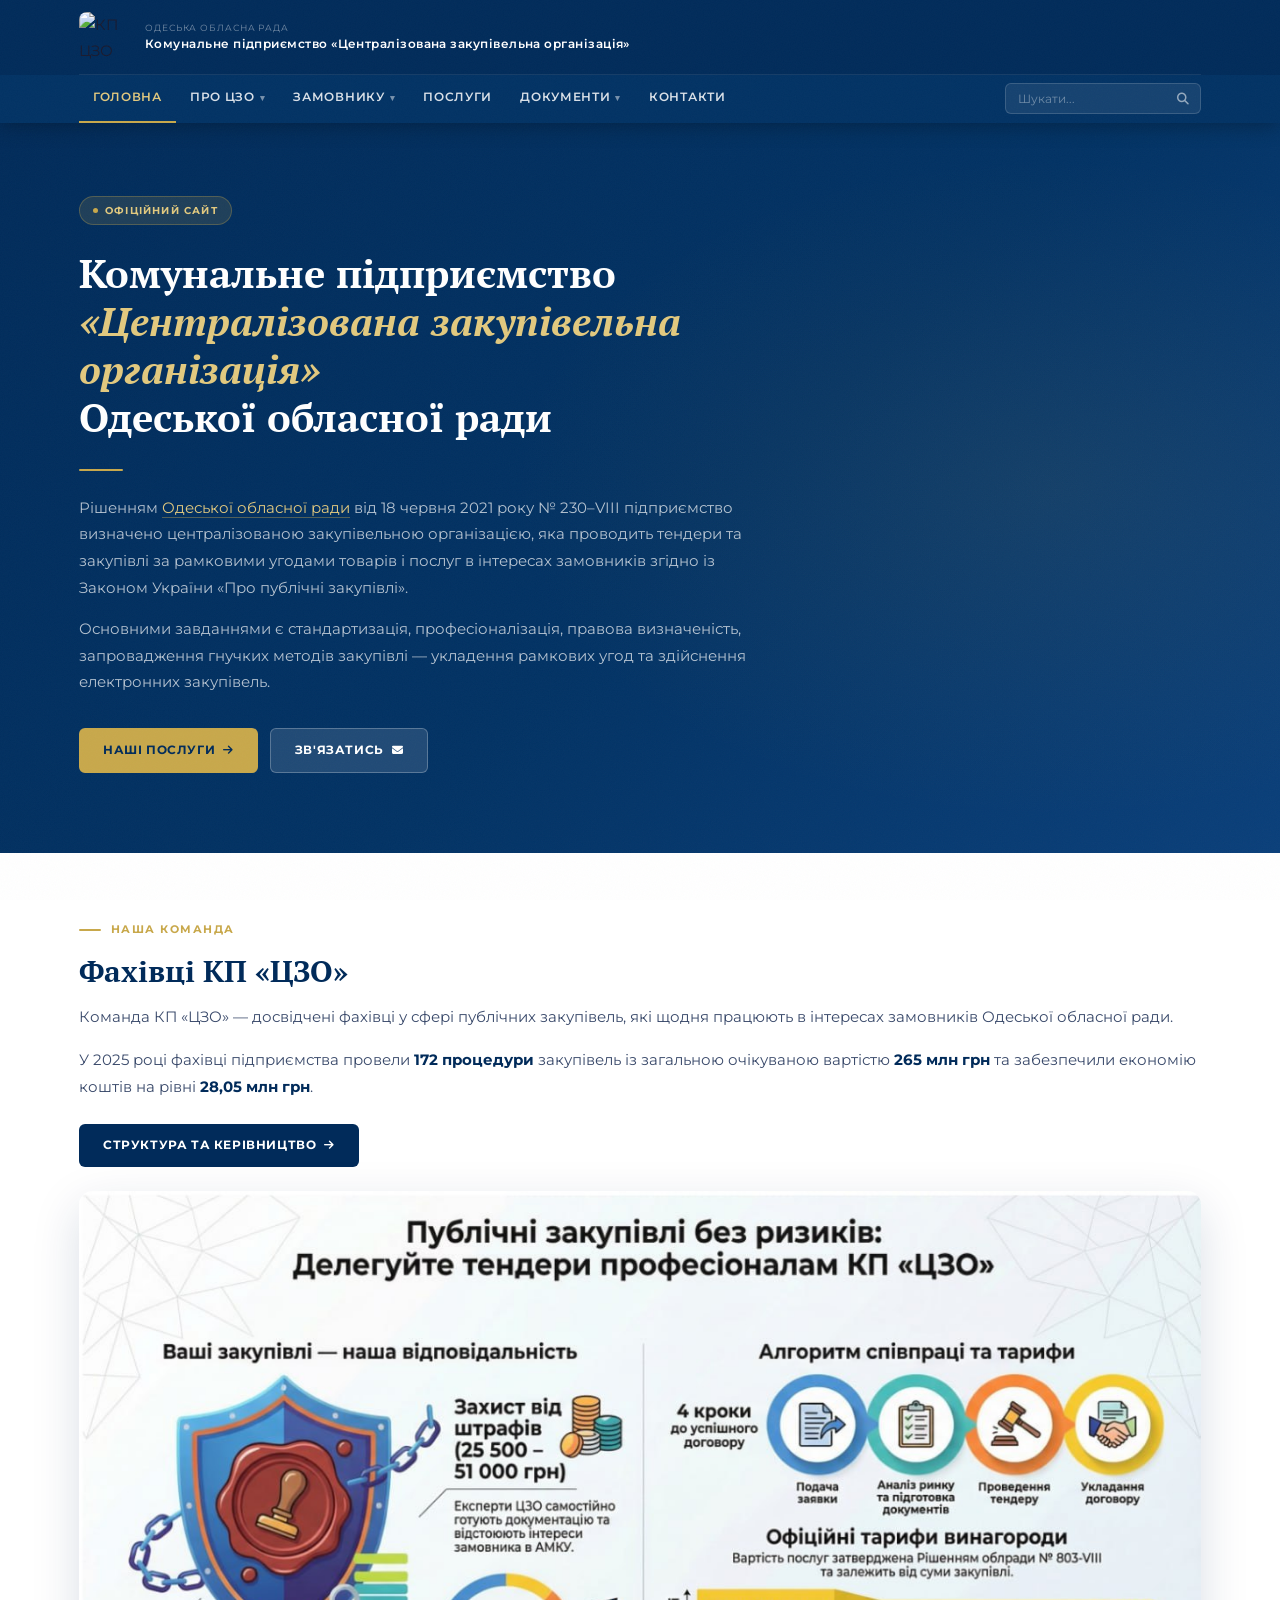
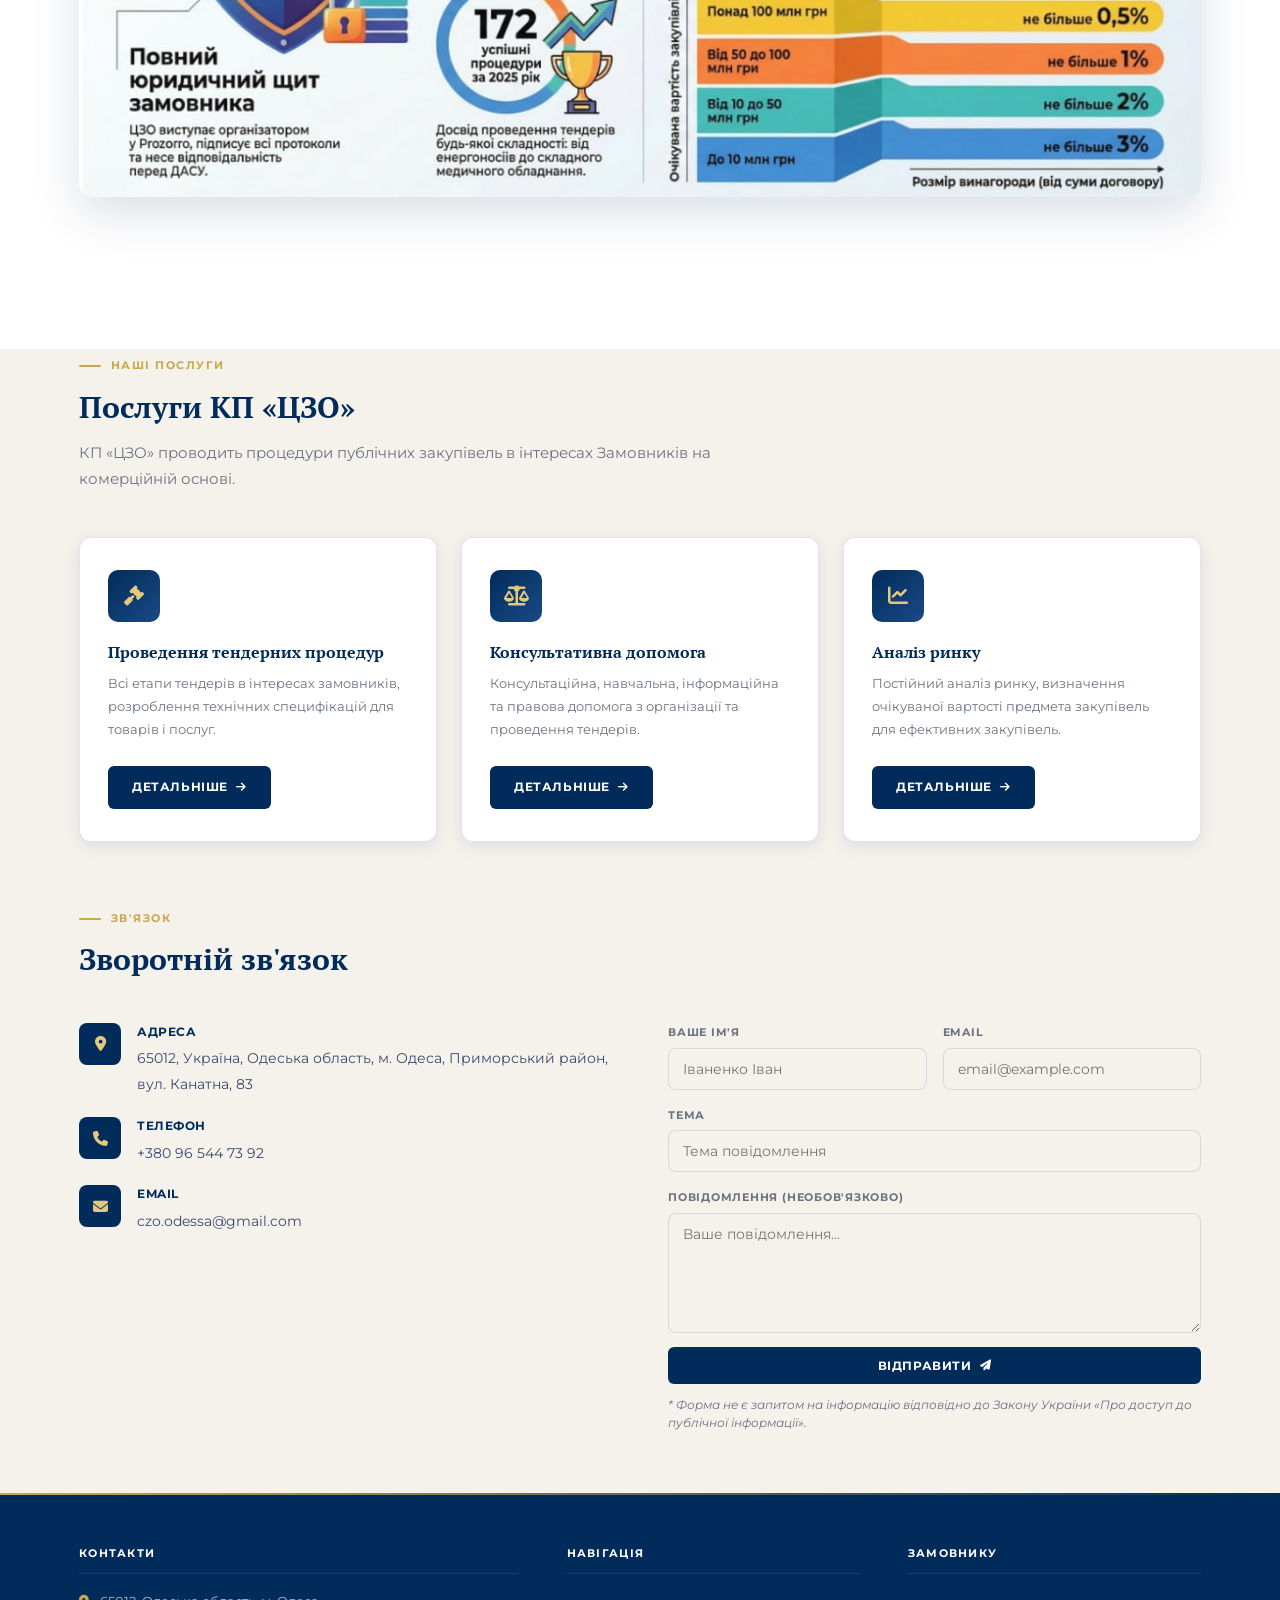
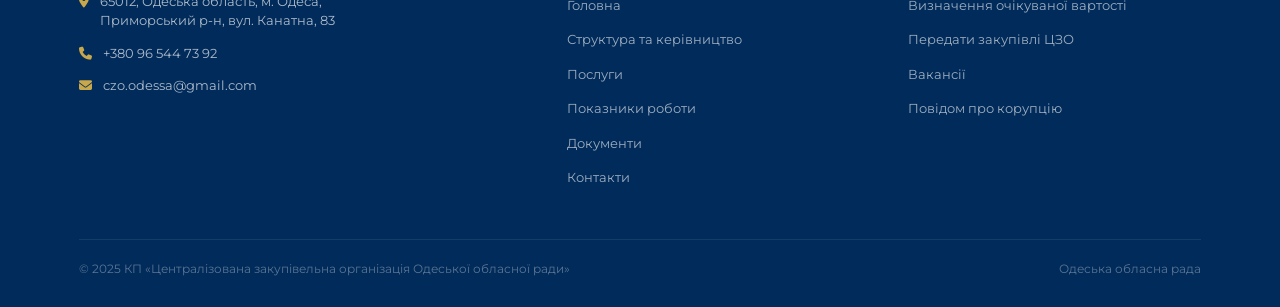
==== commit 24c5a471: "Update index.html" ====
--- a/index.html
+++ b/index.html
@@ -30,9 +30,10 @@
           <a href="#">Про ЦЗО <span class="nav-caret">▾</span></a>
           <ul class="sub-menu">
             <li><a href="структура-та-керівництво.html">Структура та керівництво</a></li>
-<li><a href="показники-роботи.html">Показники роботи</a></li>
-<li><a href="вакансії.html">Вакансії</a></li>
-<li><a href="повідом-про-корупцію.html">Повідом про корупцію</a></li>
+            
+            <li><a href="показники-роботи.html">Показники роботи</a></li>
+            <li><a href="вакансії.html">Вакансії</a></li>
+            <li><a href="повідом-про-корупцію.html">Повідом про корупцію</a></li>
           </ul>
         </li>
         <li >
@@ -106,7 +107,7 @@
 <!-- ── КОМАНДА ── -->
 <section class="section section-white">
   <div class="container">
-    <div style="display:flex;flex-direction:column;align-items:center">
+    <div style="display:flex;flex-direction:column;align-items:center;gap:24px">
       <div class="fade-up">
         <div class="section-label">Наша команда</div>
         <h2 class="section-title">Фахівці КП «ЦЗО»</h2>
@@ -124,7 +125,7 @@
     </div>
   </div>
 </section>
-  <section class="section section-white">
+  <section class="section section-white" style="padding-bottom:24px"></section>
     <div class="container">
       <div class="section-head">
         <div class="section-label">Наші послуги</div>
@@ -239,4 +240,4 @@
 
 <script src="js/main.js"></script>
 </body>
-</html>+</html>
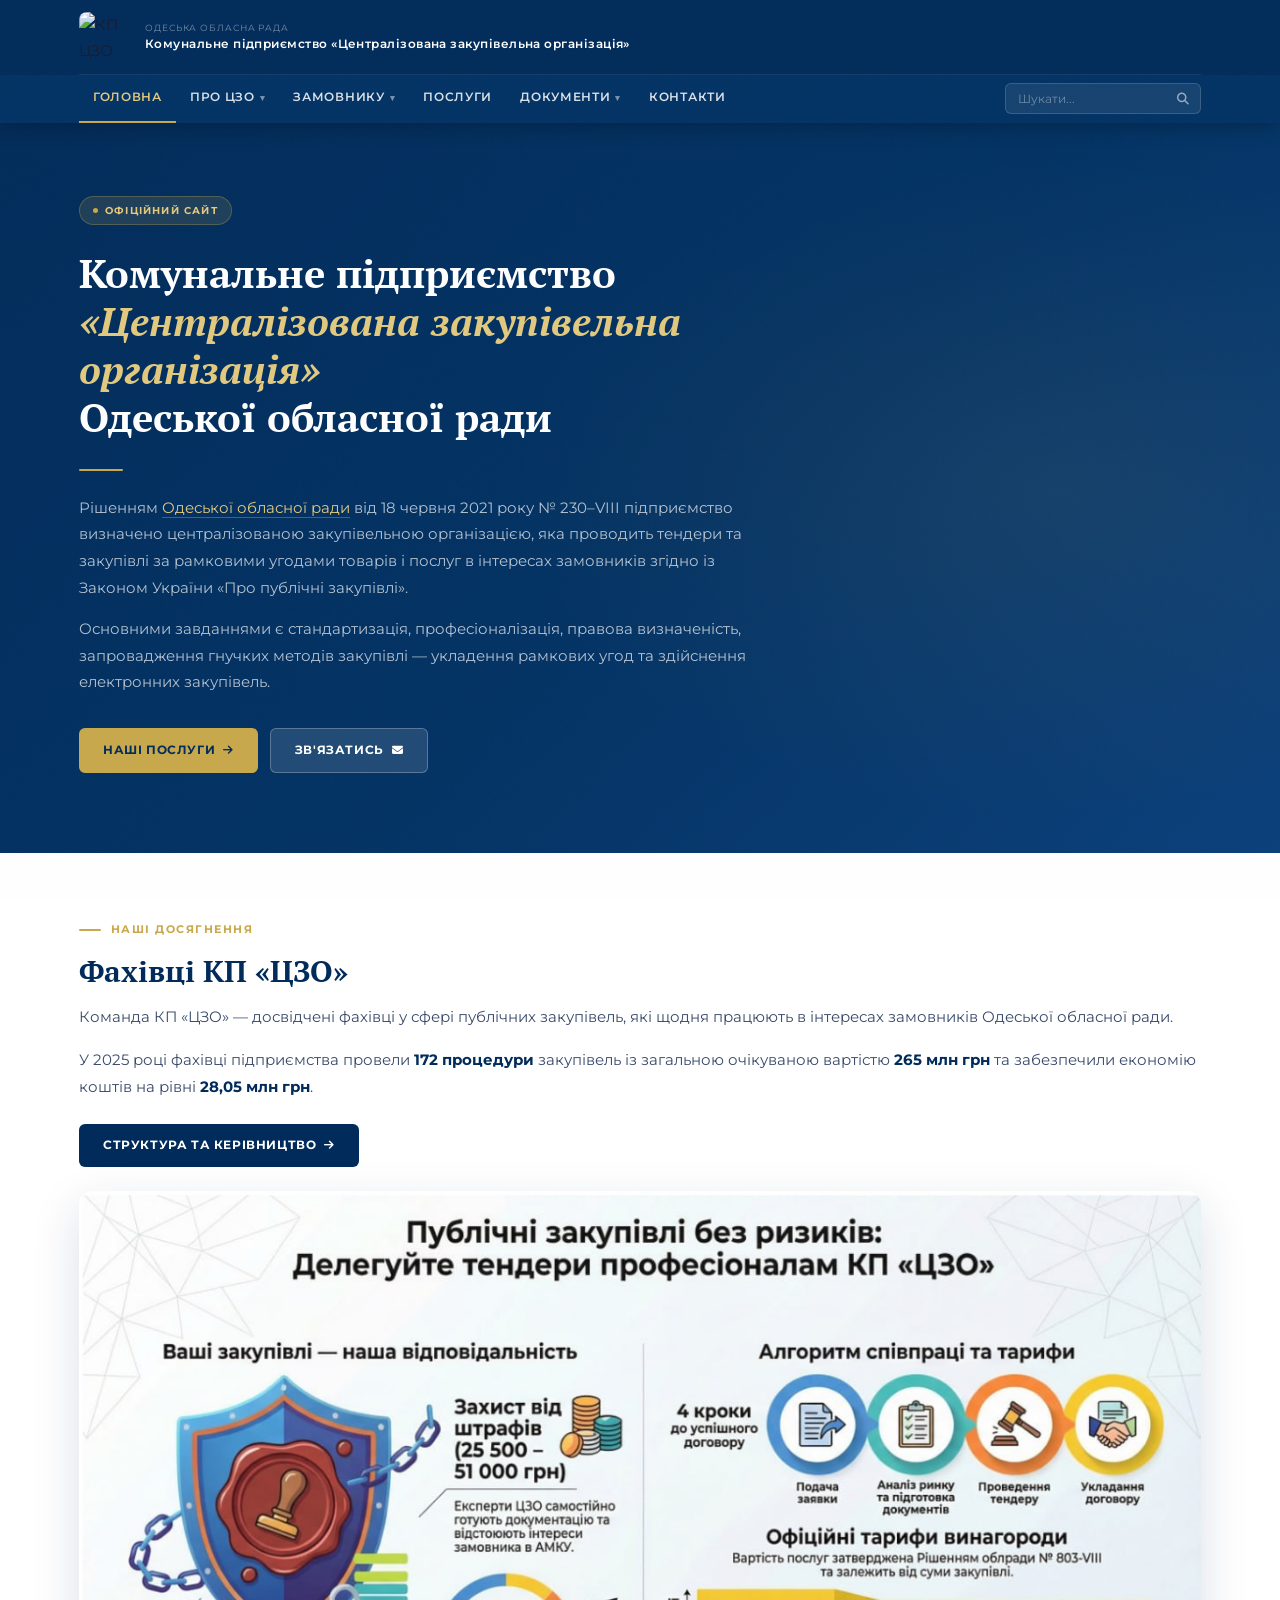
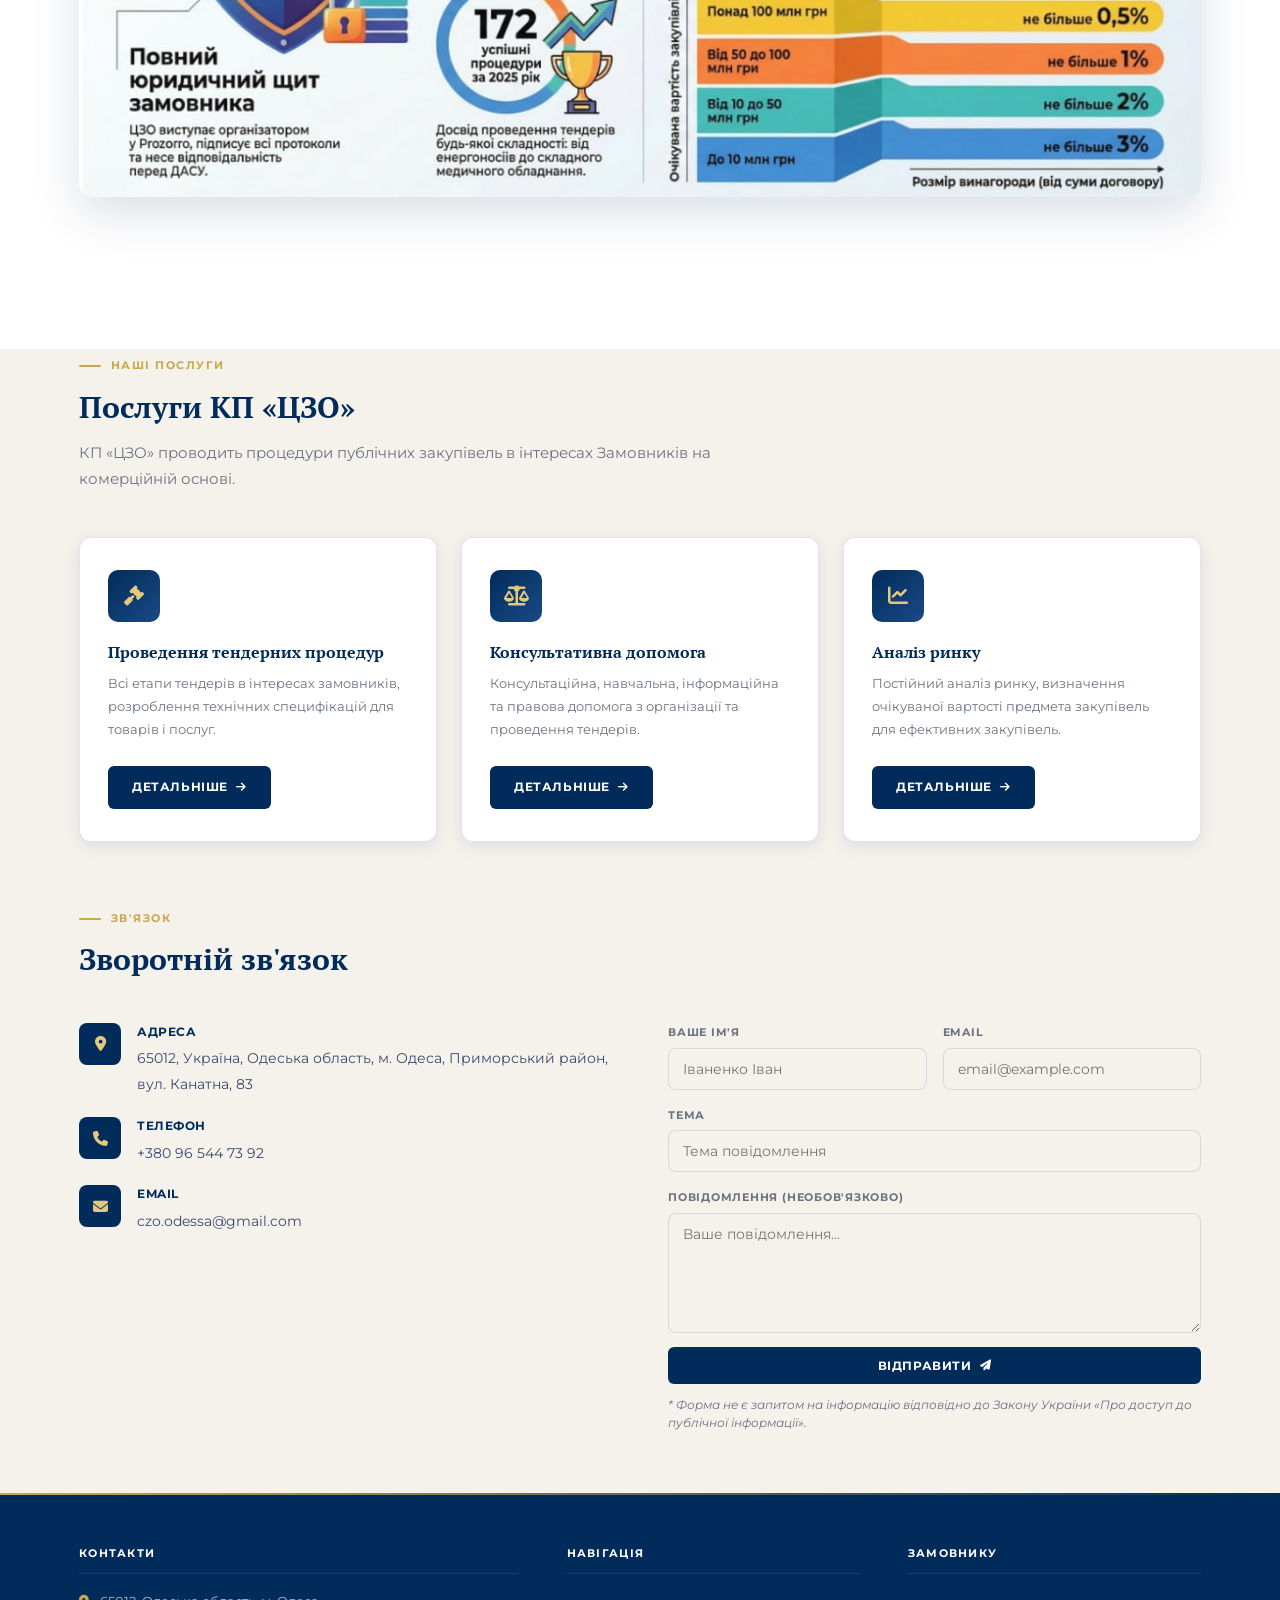
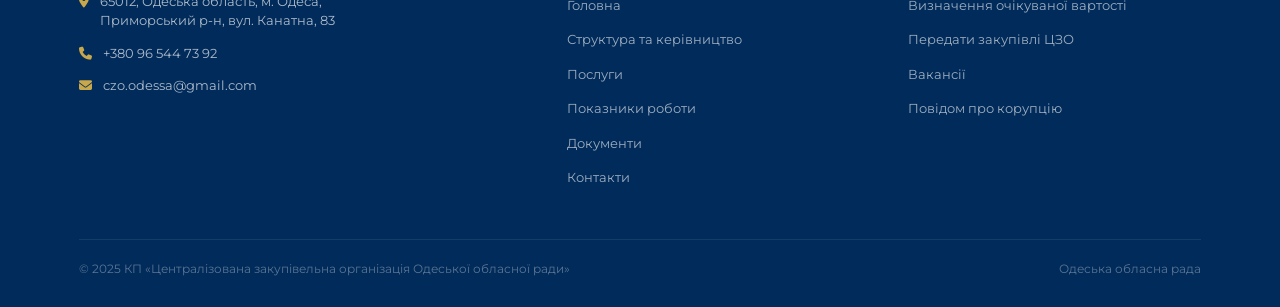
==== commit fce15388: "Update index.html" ====
--- a/index.html
+++ b/index.html
@@ -104,12 +104,12 @@
       </div>
     </div>
   </section>
-<!-- ── КОМАНДА ── -->
+
 <section class="section section-white">
   <div class="container">
     <div style="display:flex;flex-direction:column;align-items:center;gap:24px">
       <div class="fade-up">
-        <div class="section-label">Наша команда</div>
+        <div class="section-label">наші досягнення</div>
         <h2 class="section-title">Фахівці КП «ЦЗО»</h2>
         <p style="font-size:14.5px;color:var(--text-mid);line-height:1.85;margin-bottom:16px">
           Команда КП «ЦЗО» — досвідчені фахівці у сфері публічних закупівель, які щодня працюють в інтересах замовників Одеської обласної ради.
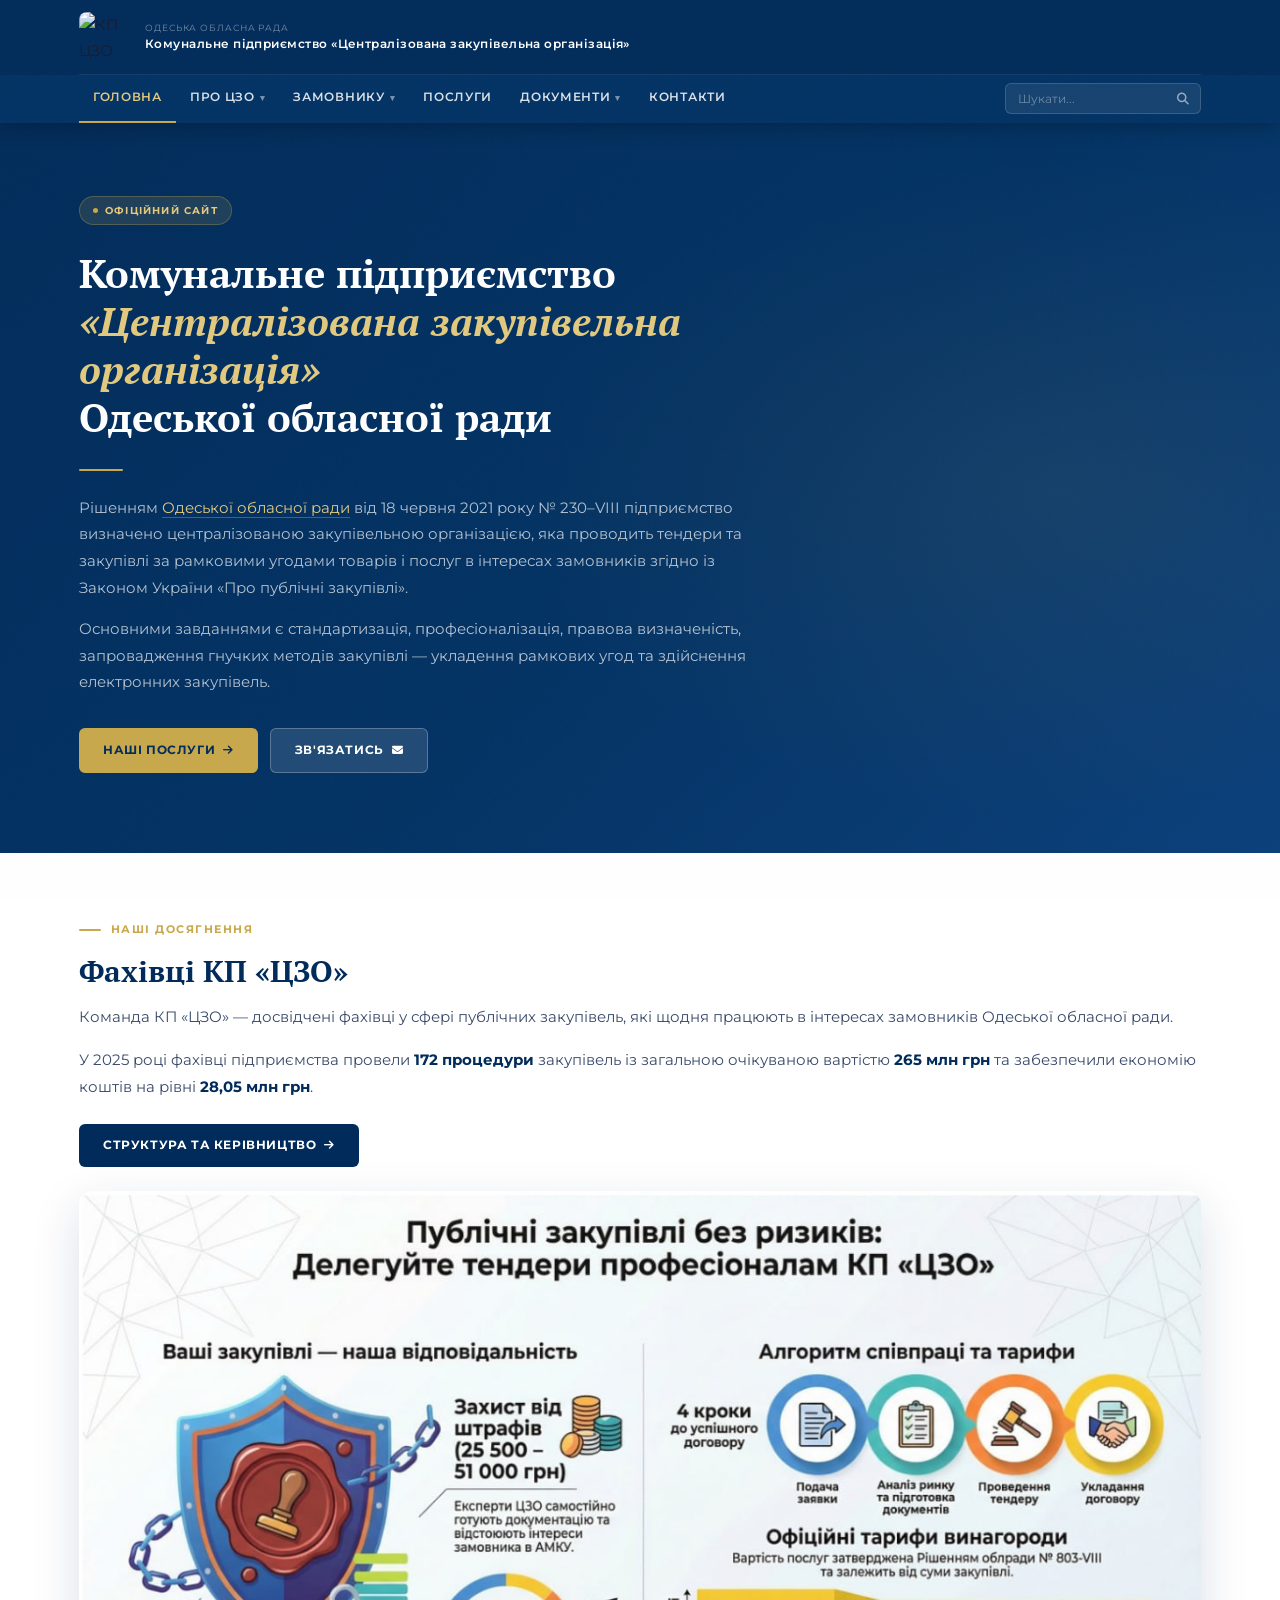
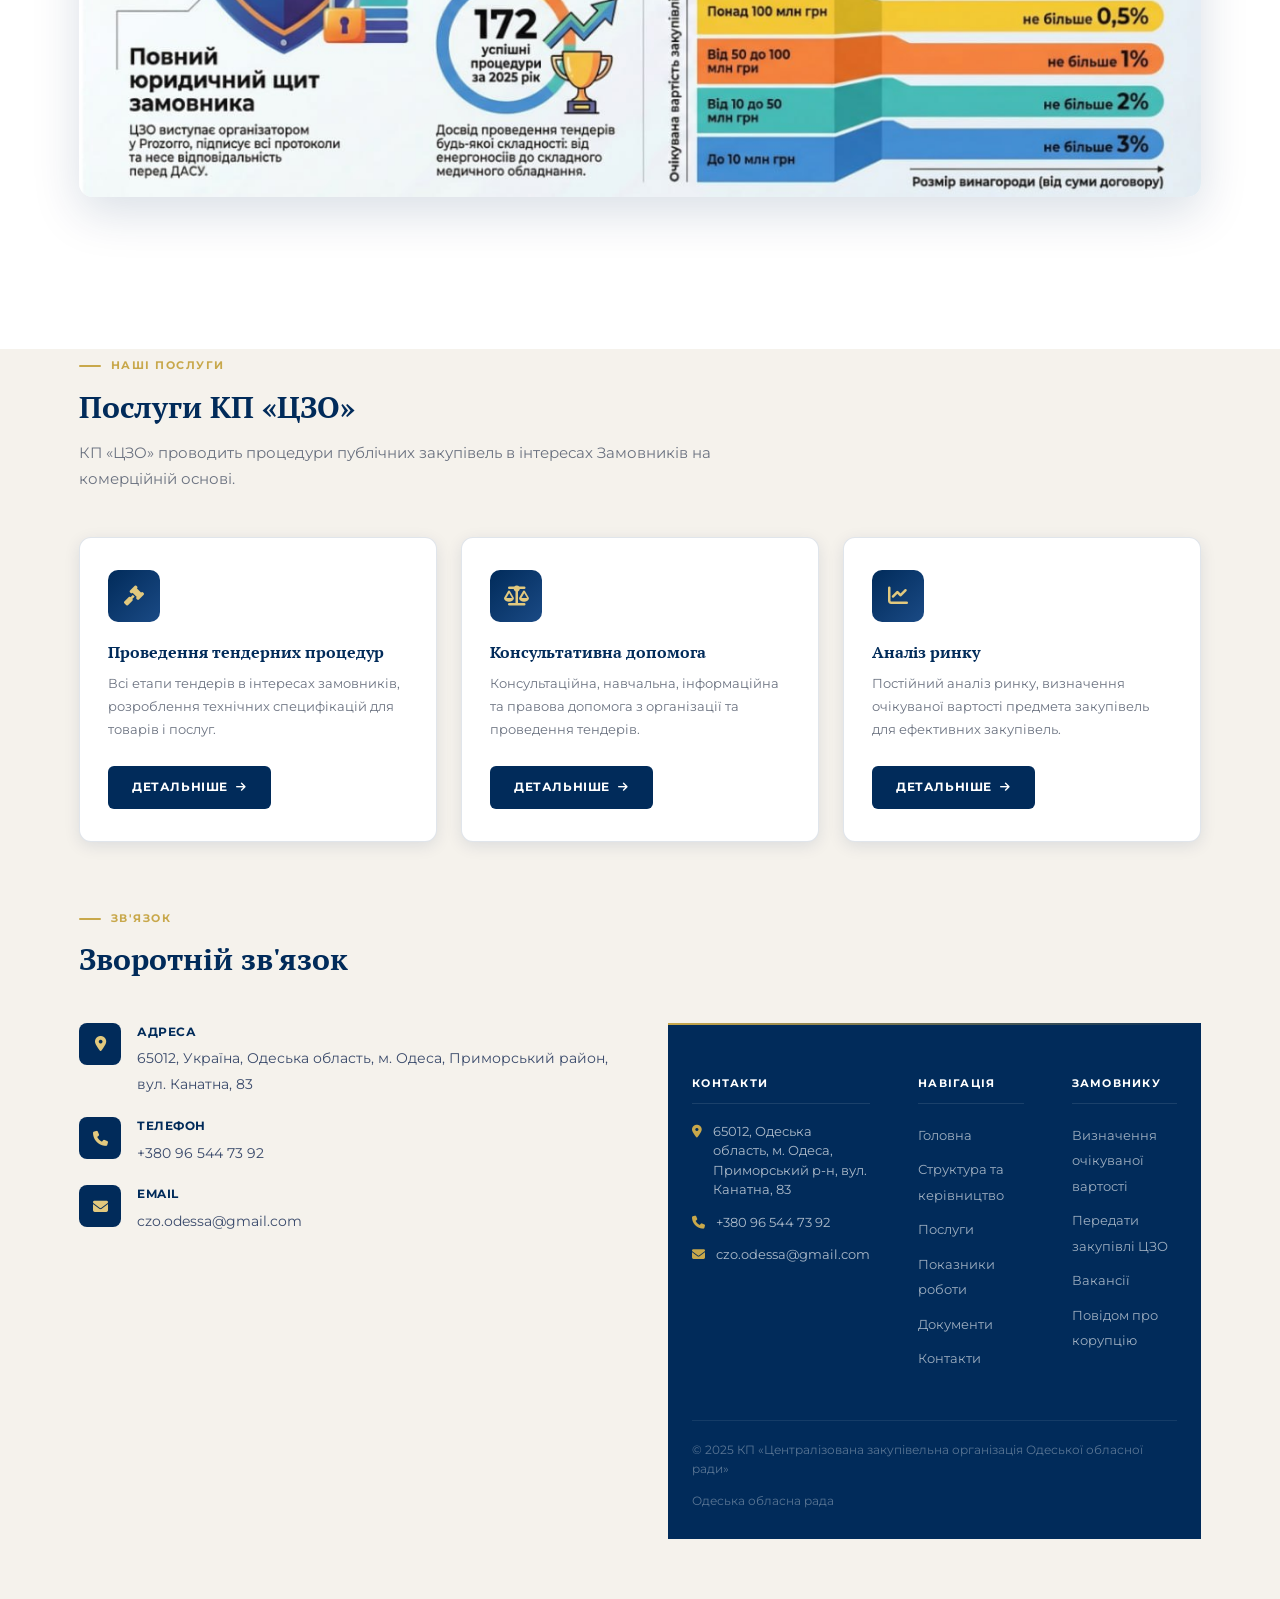
==== commit db971a6a: "Update index.html" ====
--- a/index.html
+++ b/index.html
@@ -184,23 +184,7 @@
               <span>czo.odessa@gmail.com</span>
             </div>
           </div>
-        </div>
-        <div class="fade-up">
-          <form onsubmit="return false">
-            <div class="form-grid">
-              <div class="form-group"><label>Ваше ім'я</label><input type="text" placeholder="Іваненко Іван"></div>
-              <div class="form-group"><label>Email</label><input type="email" placeholder="email@example.com"></div>
-              <div class="form-group full"><label>Тема</label><input type="text" placeholder="Тема повідомлення"></div>
-              <div class="form-group full"><label>Повідомлення (необов'язково)</label><textarea placeholder="Ваше повідомлення..."></textarea></div>
-            </div>
-            <button type="submit" class="btn btn-primary" style="margin-top:14px;width:100%;justify-content:center">Відправити <i class="fas fa-paper-plane"></i></button>
-            <p class="form-note">* Форма не є запитом на інформацію відповідно до Закону України «Про доступ до публічної інформації».</p>
-          </form>
-        </div>
-      </div>
-    </div>
-  </section>
-
+        </div>     
 <footer class="site-footer">
   <div class="container">
     <div class="footer-grid">
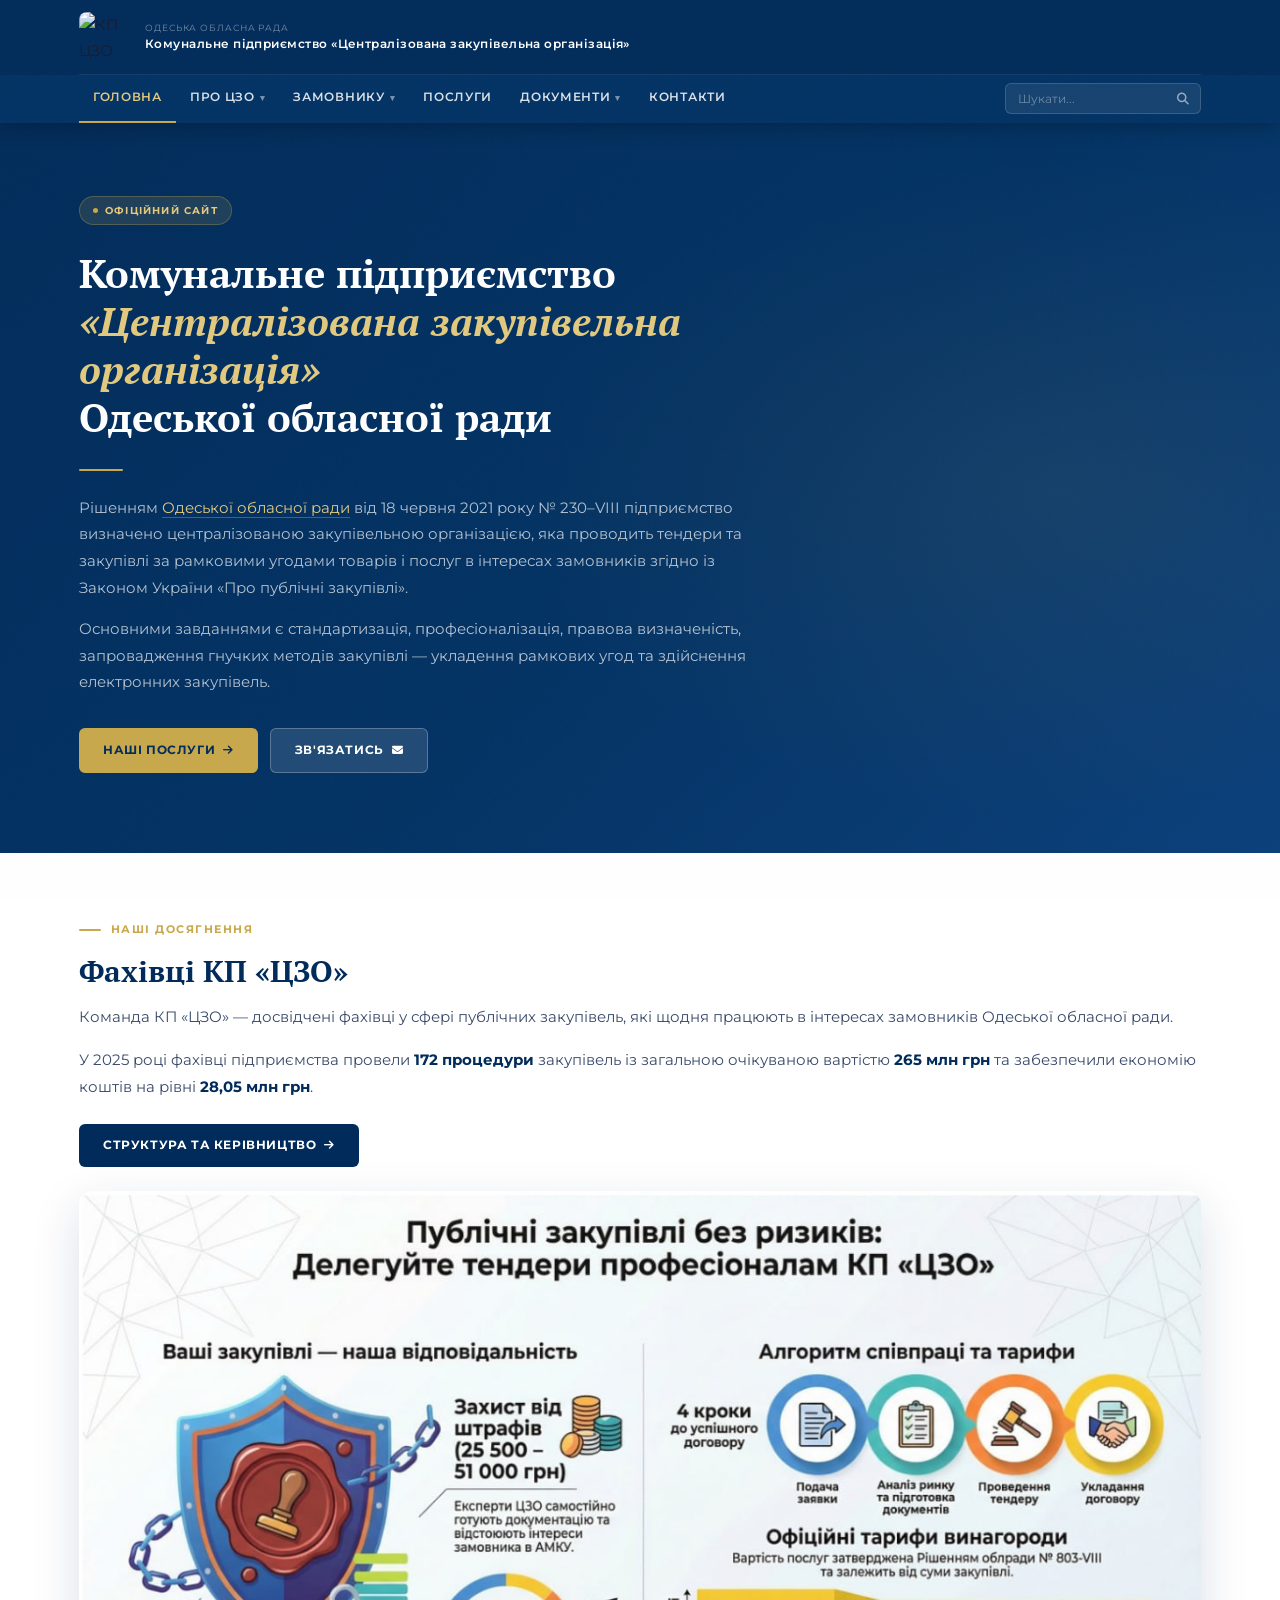
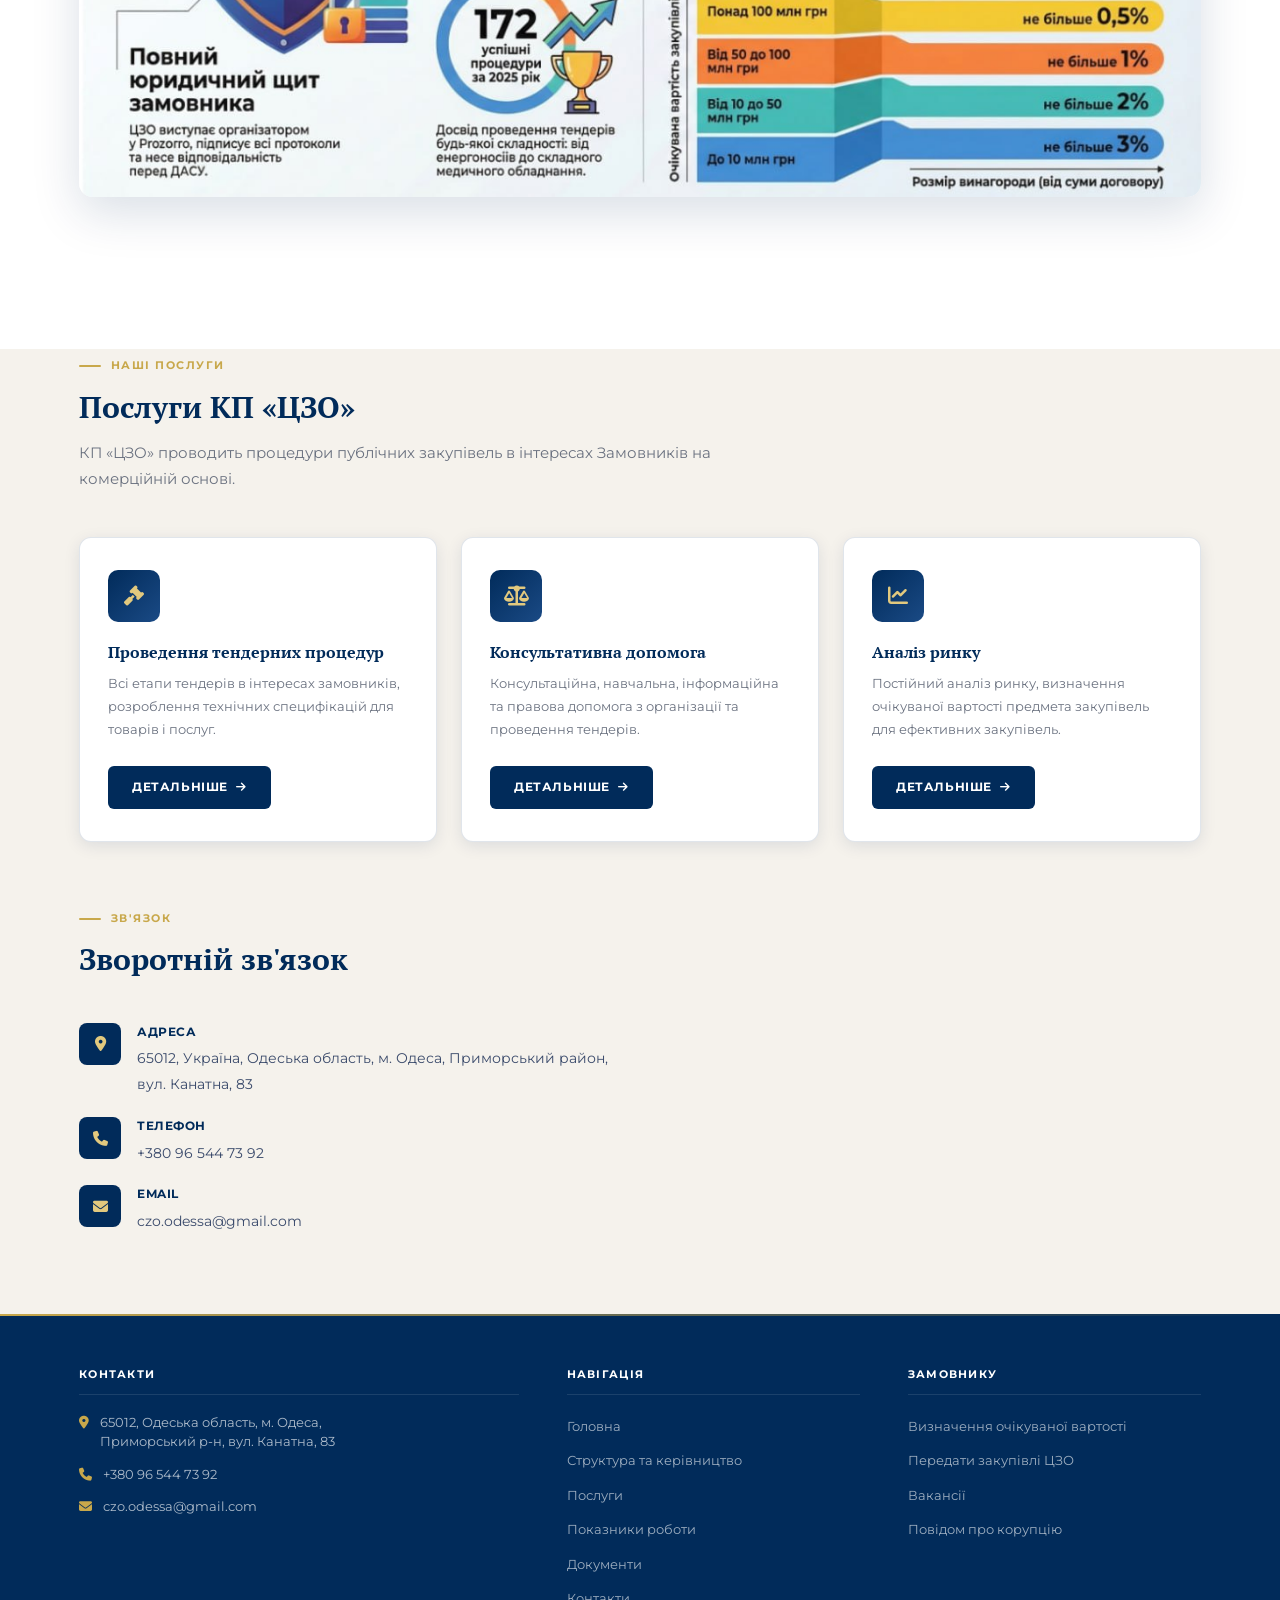
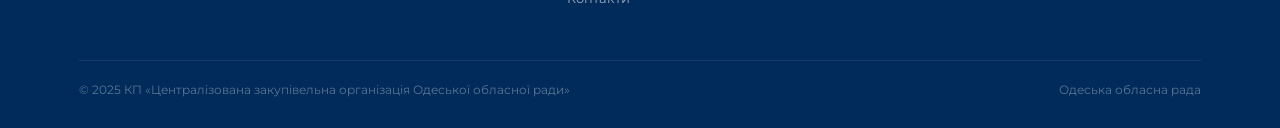
==== commit d6b792a0: "Update index.html" ====
--- a/index.html
+++ b/index.html
@@ -184,7 +184,8 @@
               <span>czo.odessa@gmail.com</span>
             </div>
           </div>
-        </div>     
+        </div>
+  </section>  
 <footer class="site-footer">
   <div class="container">
     <div class="footer-grid">
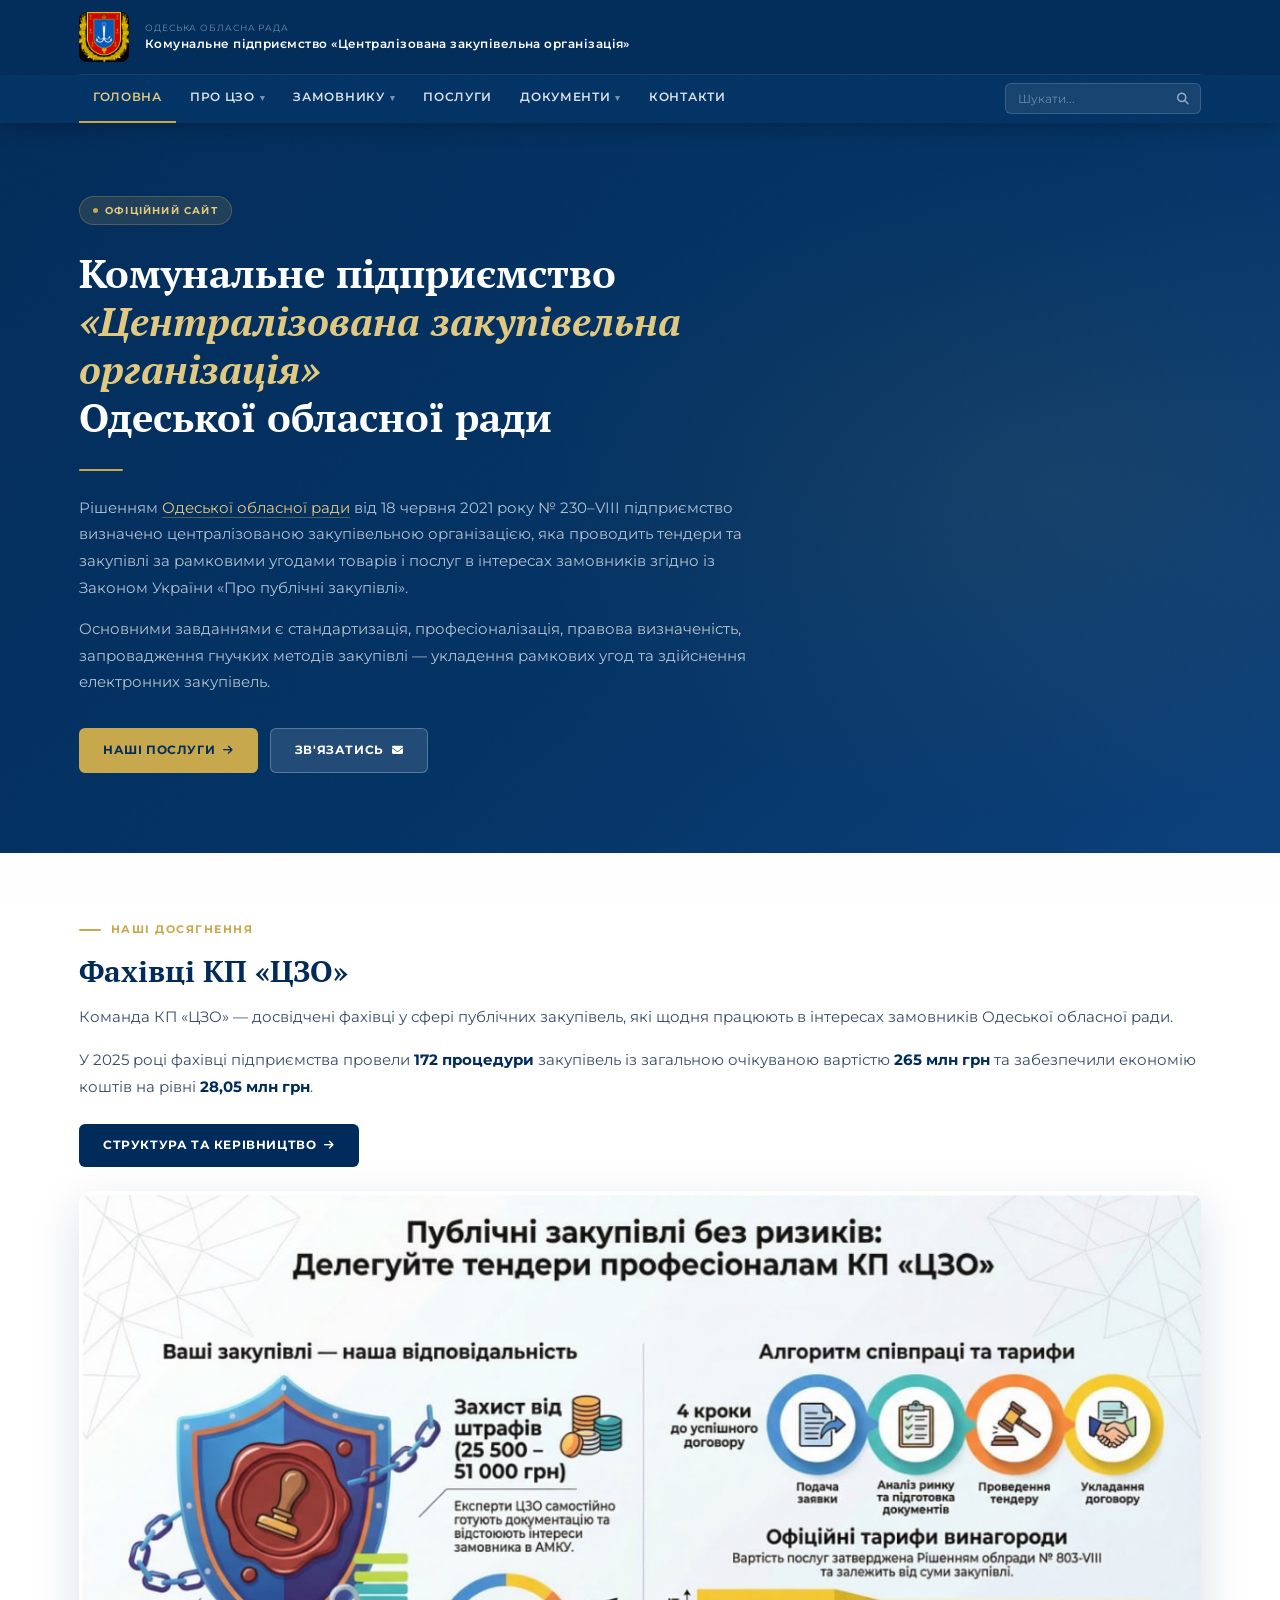
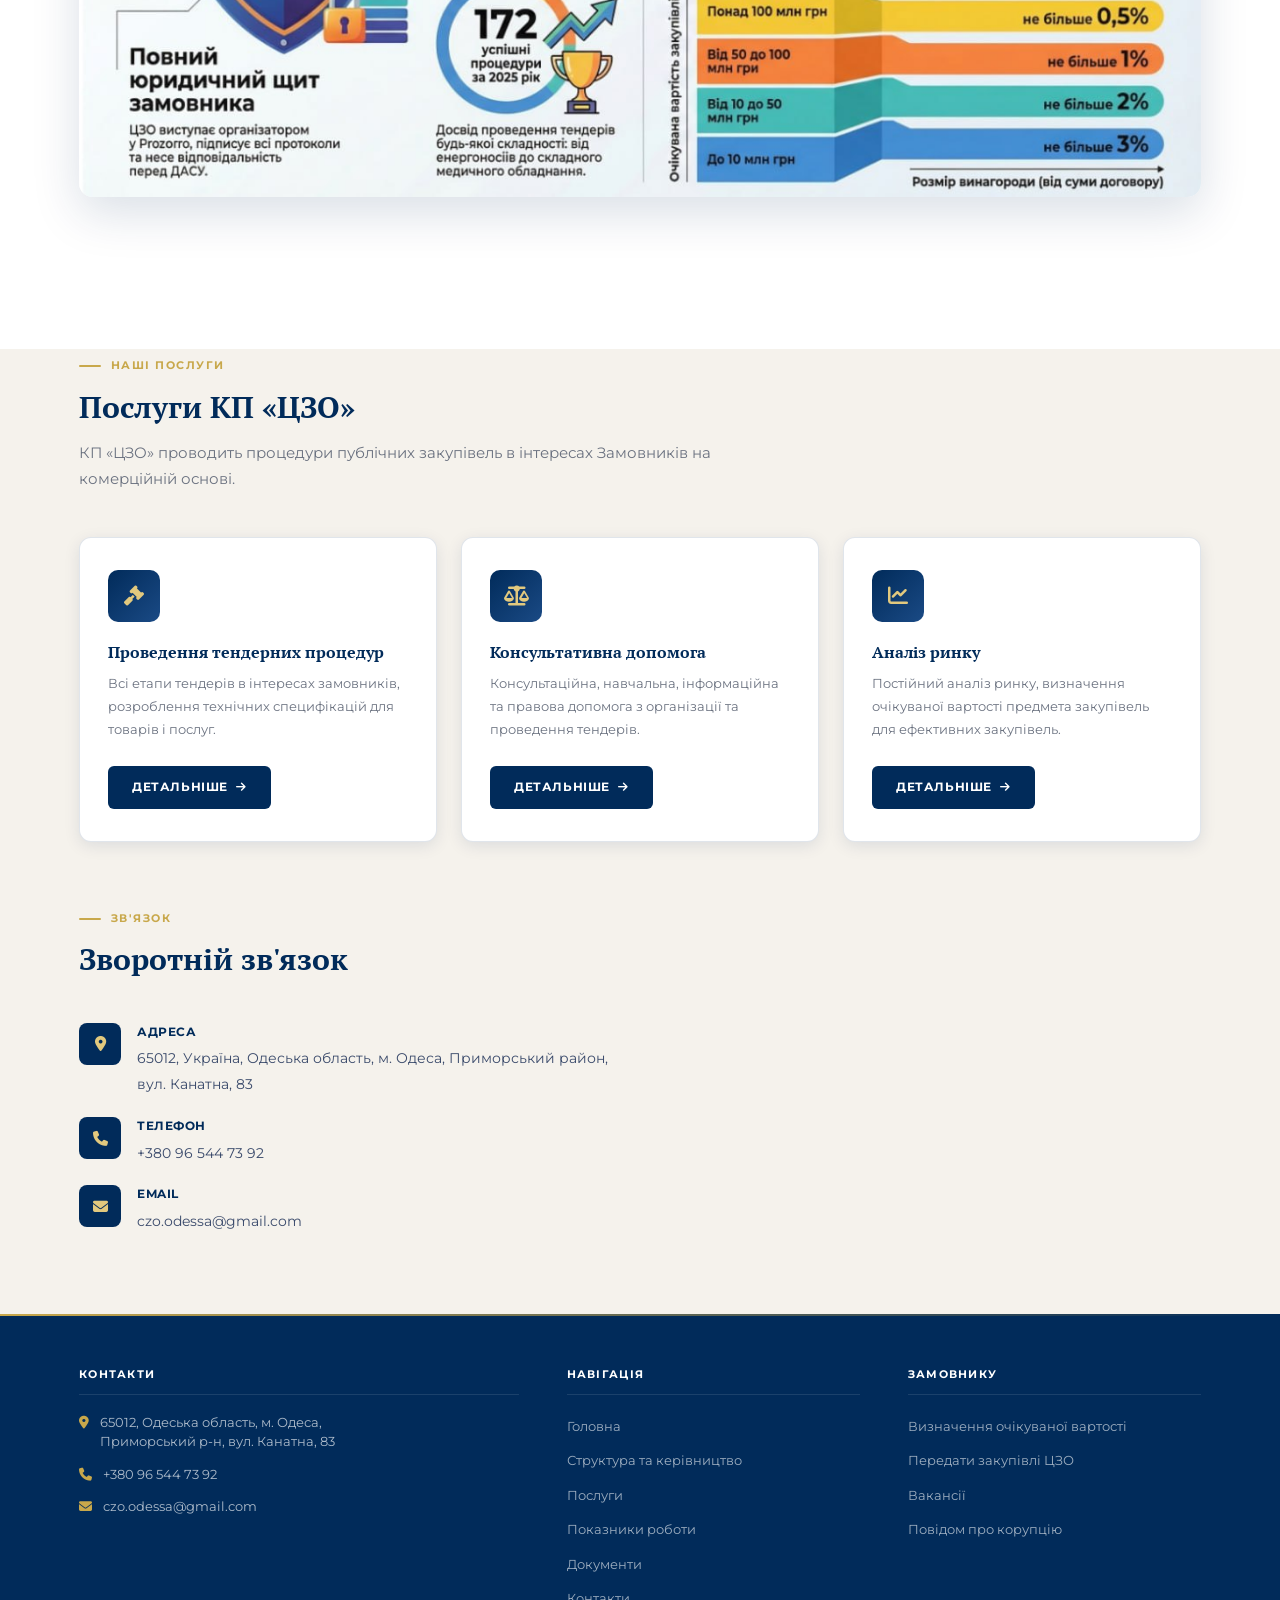
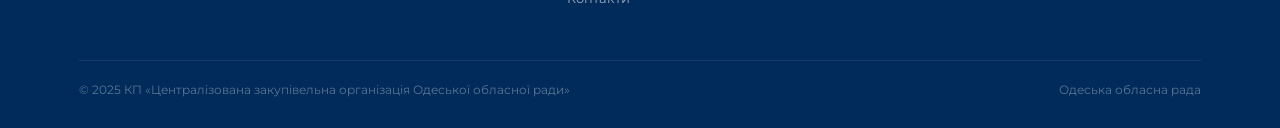
==== commit a841a37a: "Update index.html" ====
--- a/index.html
+++ b/index.html
@@ -15,7 +15,7 @@
 <header class="site-header">
   <div class="container">
     <div class="header-brand">
-      <img src="https://czo.od.gov.ua/wp-content/uploads/2021/10/cropped-123.png" alt="КП ЦЗО" class="header-logo">
+      <img src="czo_icon.png" alt="КП ЦЗО" class="header-logo">
       <div class="header-title">
         <small>Одеська обласна рада</small>
         Комунальне підприємство «Централізована закупівельна організація»
